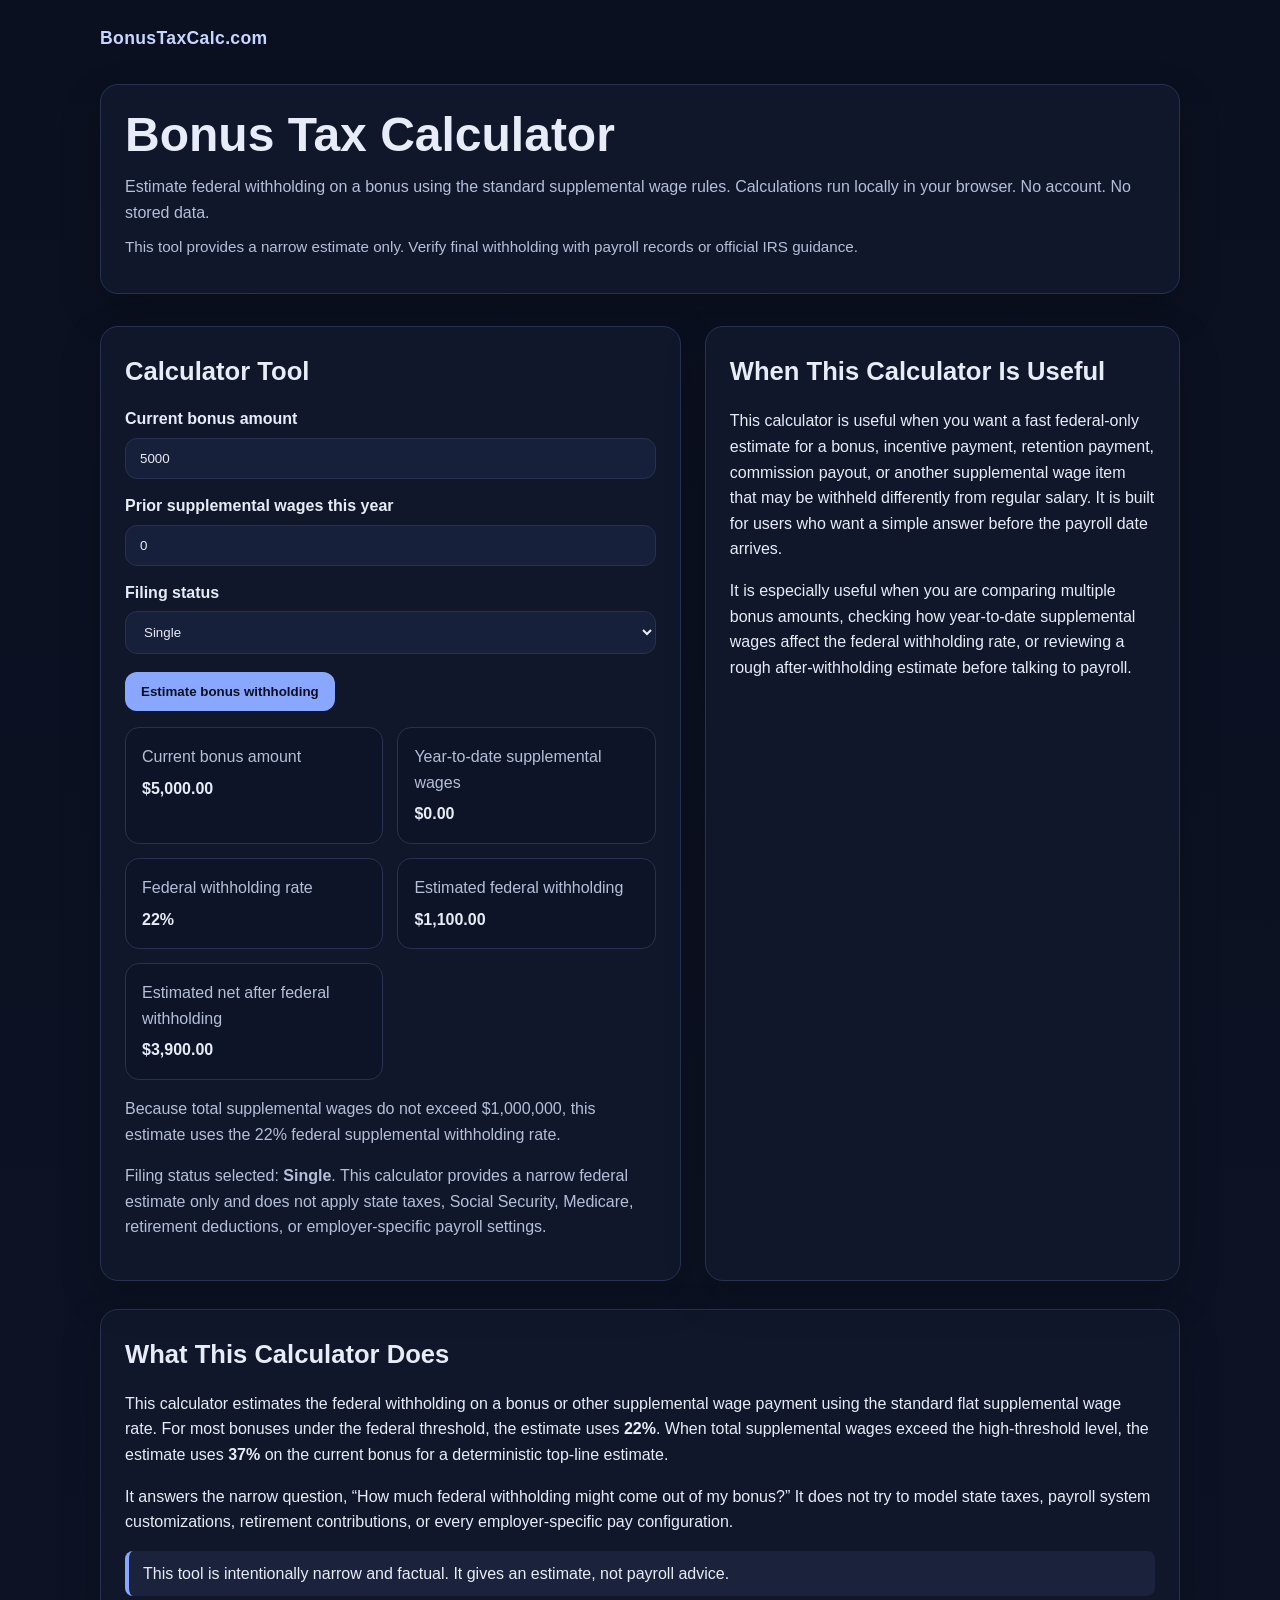
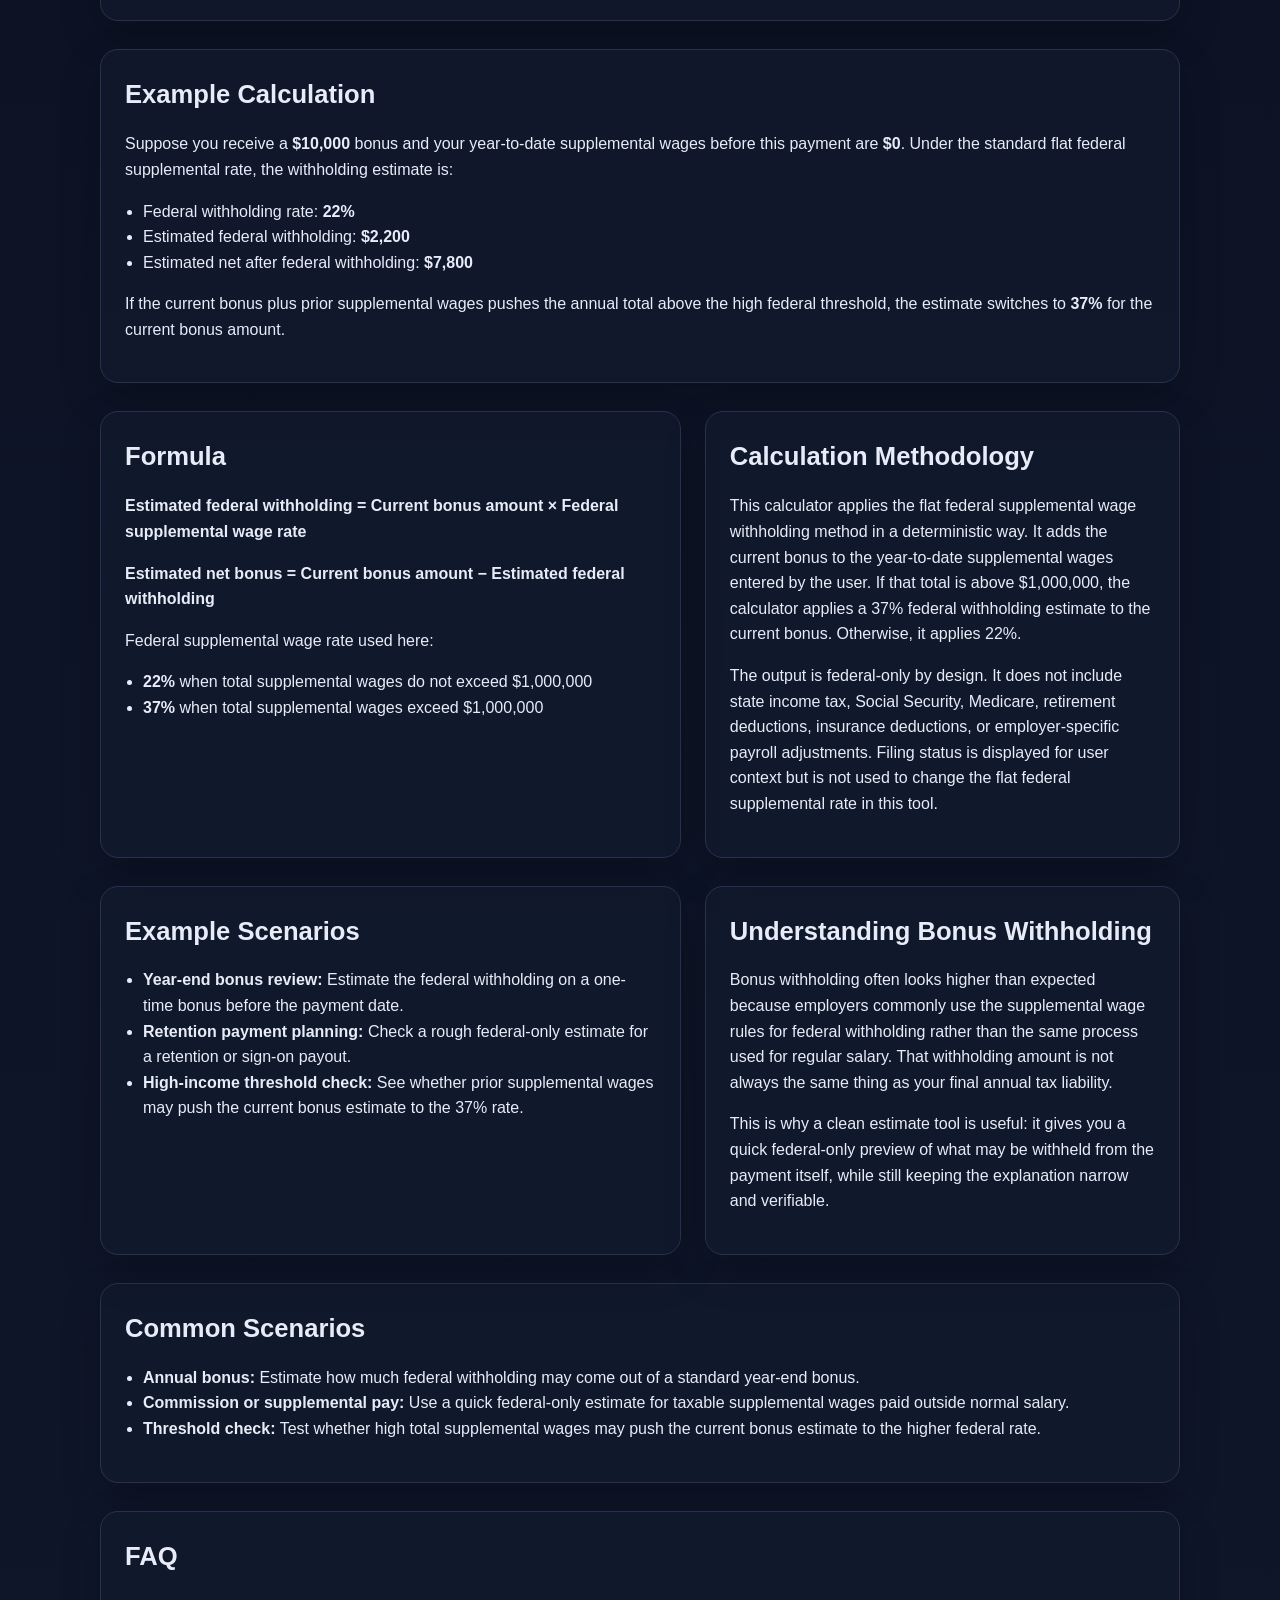
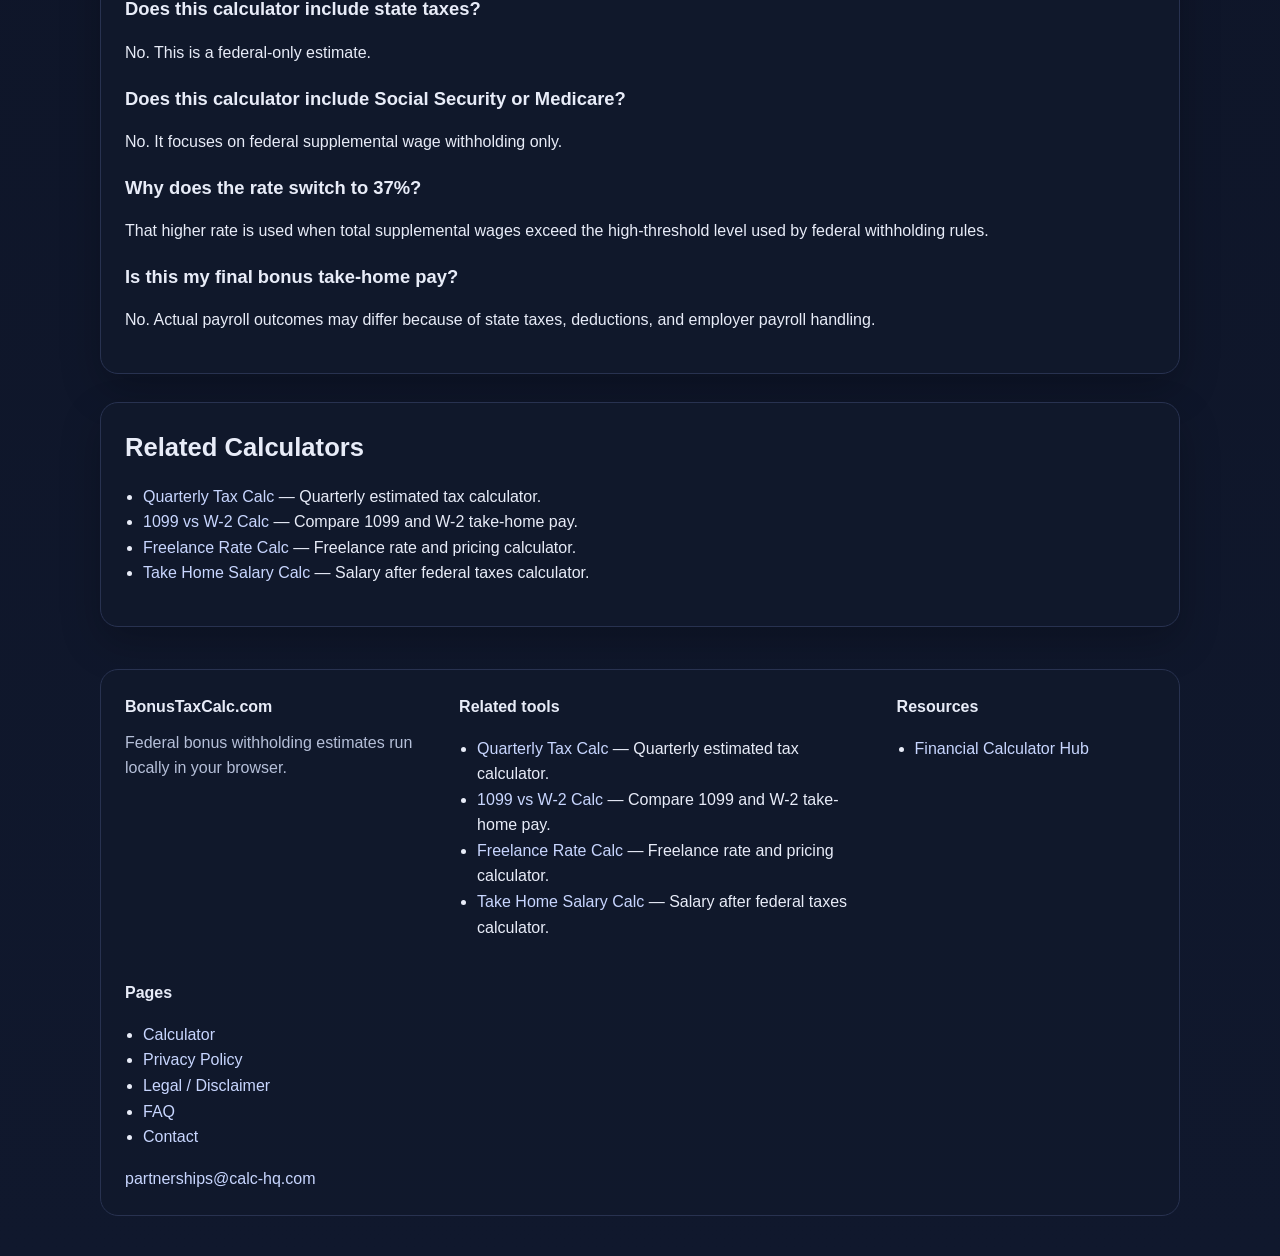
==== index.html @ f3ea2751 "updated" ====
<!doctype html>
<html lang="en">
<head>
  <meta charset="utf-8">
  <meta name="viewport" content="width=device-width, initial-scale=1">
  <title>Bonus Tax Calculator | BonusTaxCalc.com</title>
  <meta name="description" content="Estimate federal bonus withholding using standard supplemental wage rate rules in a deterministic browser-based calculator.">
  <link rel="canonical" href="https://bonustaxcalc.com/">
  <meta name="robots" content="index, follow">
  <meta name="google-adsense-account" content="ca-pub-7744853829365165">
  <meta property="og:title" content="Bonus Tax Calculator | BonusTaxCalc.com">
  <meta property="og:description" content="Estimate federal bonus withholding using standard supplemental wage rate rules in a deterministic browser-based calculator.">
  <meta property="og:type" content="website">
  <meta property="og:url" content="https://bonustaxcalc.com/">
  <meta name="twitter:card" content="summary_large_image">
  <link rel="icon" type="image/svg+xml" href="/assets/favicon.svg">
  <script async src="https://pagead2.googlesyndication.com/pagead/js/adsbygoogle.js?client=ca-pub-7744853829365165" crossorigin="anonymous"></script>
  <link rel="stylesheet" href="/styles.css">
  <script type="application/ld+json">{"@context":"https://schema.org","@type":"WebApplication","name":"Bonus Tax Calculator","applicationCategory":"FinanceApplication","operatingSystem":"Any","url":"https://bonustaxcalc.com/","description":"Estimate federal bonus withholding using standard supplemental wage rate rules in a deterministic browser-based calculator.","offers":{"@type":"Offer","price":"0","priceCurrency":"USD"}}</script>
  <script src="/network.js" defer></script>
  <script src="/site.js" defer></script>
</head>
<body data-site-name="BonusTaxCalc.com">
  <header class="site-header container">
    <div class="brand"><a href="/">BonusTaxCalc.com</a></div>
  </header>

  <main>
    <section class="hero container">
      <div class="hero-card">
        <h1>Bonus Tax Calculator</h1>
        <p>Estimate federal withholding on a bonus using the standard supplemental wage rules. Calculations run locally in your browser. No account. No stored data.</p>
        <p class="small">This tool provides a narrow estimate only. Verify final withholding with payroll records or official IRS guidance.</p>
      </div>
    </section>

    <section class="container section">
      <div class="grid">
        <div class="panel">
          <h2>Calculator Tool</h2>
          <form id="bonusTaxForm" class="calc-form">
            <label for="bonusAmount">Current bonus amount</label>
            <input id="bonusAmount" name="bonusAmount" type="number" min="0" step="0.01" value="5000">

            <label for="yearToDateSupplemental">Prior supplemental wages this year</label>
            <input id="yearToDateSupplemental" name="yearToDateSupplemental" type="number" min="0" step="0.01" value="0">

            <label for="filingStatus">Filing status</label>
            <select id="filingStatus" name="filingStatus">
              <option value="Single">Single</option>
              <option value="Married filing jointly">Married filing jointly</option>
              <option value="Head of household">Head of household</option>
            </select>

            <button class="button" type="submit">Estimate bonus withholding</button>
          </form>
          <div id="results" aria-live="polite"></div>
        </div>

        <div class="panel">
          <h2>When This Calculator Is Useful</h2>
          <p>This calculator is useful when you want a fast federal-only estimate for a bonus, incentive payment, retention payment, commission payout, or another supplemental wage item that may be withheld differently from regular salary. It is built for users who want a simple answer before the payroll date arrives.</p>
          <p>It is especially useful when you are comparing multiple bonus amounts, checking how year-to-date supplemental wages affect the federal withholding rate, or reviewing a rough after-withholding estimate before talking to payroll.</p>
        </div>
      </div>
    </section>

    <section class="container section">
      <div class="panel">
        <h2>What This Calculator Does</h2>
        <p>This calculator estimates the federal withholding on a bonus or other supplemental wage payment using the standard flat supplemental wage rate. For most bonuses under the federal threshold, the estimate uses <strong>22%</strong>. When total supplemental wages exceed the high-threshold level, the estimate uses <strong>37%</strong> on the current bonus for a deterministic top-line estimate.</p>
        <p>It answers the narrow question, “How much federal withholding might come out of my bonus?” It does not try to model state taxes, payroll system customizations, retirement contributions, or every employer-specific pay configuration.</p>
        <div class="callout">This tool is intentionally narrow and factual. It gives an estimate, not payroll advice.</div>
      </div>
    </section>

    <section class="container section">
      <div class="panel">
        <h2>Example Calculation</h2>
        <p>Suppose you receive a <strong>$10,000</strong> bonus and your year-to-date supplemental wages before this payment are <strong>$0</strong>. Under the standard flat federal supplemental rate, the withholding estimate is:</p>
        <ul class="info-list">
          <li>Federal withholding rate: <strong>22%</strong></li>
          <li>Estimated federal withholding: <strong>$2,200</strong></li>
          <li>Estimated net after federal withholding: <strong>$7,800</strong></li>
        </ul>
        <p>If the current bonus plus prior supplemental wages pushes the annual total above the high federal threshold, the estimate switches to <strong>37%</strong> for the current bonus amount.</p>
      </div>
    </section>

    <section class="container section">
      <div class="grid">
        <div class="panel">
          <h2>Formula</h2>
          <p><strong>Estimated federal withholding = Current bonus amount × Federal supplemental wage rate</strong></p>
          <p><strong>Estimated net bonus = Current bonus amount − Estimated federal withholding</strong></p>
          <p>Federal supplemental wage rate used here:</p>
          <ul class="info-list">
            <li><strong>22%</strong> when total supplemental wages do not exceed $1,000,000</li>
            <li><strong>37%</strong> when total supplemental wages exceed $1,000,000</li>
          </ul>
        </div>
        <div class="panel">
          <h2>Calculation Methodology</h2>
          <p>This calculator applies the flat federal supplemental wage withholding method in a deterministic way. It adds the current bonus to the year-to-date supplemental wages entered by the user. If that total is above $1,000,000, the calculator applies a 37% federal withholding estimate to the current bonus. Otherwise, it applies 22%.</p>
          <p>The output is federal-only by design. It does not include state income tax, Social Security, Medicare, retirement deductions, insurance deductions, or employer-specific payroll adjustments. Filing status is displayed for user context but is not used to change the flat federal supplemental rate in this tool.</p>
        </div>
      </div>
    </section>

    <section class="container section">
      <div class="grid">
        <div class="panel">
          <h2>Example Scenarios</h2>
          <ul class="info-list">
            <li><strong>Year-end bonus review:</strong> Estimate the federal withholding on a one-time bonus before the payment date.</li>
            <li><strong>Retention payment planning:</strong> Check a rough federal-only estimate for a retention or sign-on payout.</li>
            <li><strong>High-income threshold check:</strong> See whether prior supplemental wages may push the current bonus estimate to the 37% rate.</li>
          </ul>
        </div>
        <div class="panel">
          <h2>Understanding Bonus Withholding</h2>
          <p>Bonus withholding often looks higher than expected because employers commonly use the supplemental wage rules for federal withholding rather than the same process used for regular salary. That withholding amount is not always the same thing as your final annual tax liability.</p>
          <p>This is why a clean estimate tool is useful: it gives you a quick federal-only preview of what may be withheld from the payment itself, while still keeping the explanation narrow and verifiable.</p>
        </div>
      </div>
    </section>

    <section class="container section">
      <div class="panel">
        <h2>Common Scenarios</h2>
        <ul class="info-list">
          <li><strong>Annual bonus:</strong> Estimate how much federal withholding may come out of a standard year-end bonus.</li>
          <li><strong>Commission or supplemental pay:</strong> Use a quick federal-only estimate for taxable supplemental wages paid outside normal salary.</li>
          <li><strong>Threshold check:</strong> Test whether high total supplemental wages may push the current bonus estimate to the higher federal rate.</li>
        </ul>
      </div>
    </section>

    <section class="container section">
      <div class="panel">
        <h2>FAQ</h2>
        <h3>Does this calculator include state taxes?</h3>
        <p>No. This is a federal-only estimate.</p>
        <h3>Does this calculator include Social Security or Medicare?</h3>
        <p>No. It focuses on federal supplemental wage withholding only.</p>
        <h3>Why does the rate switch to 37%?</h3>
        <p>That higher rate is used when total supplemental wages exceed the high-threshold level used by federal withholding rules.</p>
        <h3>Is this my final bonus take-home pay?</h3>
        <p>No. Actual payroll outcomes may differ because of state taxes, deductions, and employer payroll handling.</p>
      </div>
    </section>

    <section class="container section">
      <div class="panel">
        <h2>Related Calculators</h2>
        <div data-related-calculators></div>
      </div>
    </section>
  </main>

  <footer class="site-footer container" data-footer></footer>
</body>
</html>
---- styles.css ----
:root {
  --bg: #0b1020;
  --panel: #11182c;
  --panel-2: #16203a;
  --text: #e8ecf8;
  --muted: #b5bfd8;
  --border: #283250;
  --accent: #89a7ff;
  --accent-2: #c8d6ff;
  --max: 1080px;
}
* { box-sizing: border-box; }
body {
  margin: 0;
  font-family: Inter, Arial, sans-serif;
  background: linear-gradient(180deg, #0b1020 0%, #10182d 100%);
  color: var(--text);
  line-height: 1.6;
}
a { color: var(--accent-2); text-decoration: none; }
a:hover { text-decoration: underline; }
.container { width: min(var(--max), calc(100% - 32px)); margin: 0 auto; }
.site-header { padding: 24px 0 8px; }
.brand { font-size: 1.1rem; font-weight: 800; letter-spacing: 0.02em; }
.hero { padding: 24px 0 18px; }
.hero-card, .panel {
  background: rgba(17, 24, 44, 0.92);
  border: 1px solid var(--border);
  border-radius: 18px;
  padding: 24px;
  box-shadow: 0 16px 40px rgba(0,0,0,0.22);
}
.hero h1 { font-size: clamp(2rem, 4vw, 3rem); line-height: 1.1; margin: 0 0 12px; }
.hero p { margin: 0 0 10px; color: var(--muted); }
.grid { display: grid; grid-template-columns: 1.1fr 0.9fr; gap: 24px; }
.section { padding: 14px 0; }
.section h2 { font-size: 1.6rem; margin: 0 0 14px; }
.section h3 { font-size: 1.15rem; margin: 18px 0 8px; }
.card-list, .info-list, .related-list, .footer-links { padding-left: 18px; }
.calc-form label { display: block; font-weight: 700; margin: 14px 0 6px; }
.calc-form input, .calc-form select {
  width: 100%;
  padding: 12px 14px;
  border-radius: 12px;
  border: 1px solid var(--border);
  background: var(--panel-2);
  color: var(--text);
}
.button {
  margin-top: 18px;
  background: var(--accent);
  color: #0b1020;
  border: 0;
  border-radius: 12px;
  padding: 12px 16px;
  font-weight: 800;
  cursor: pointer;
}
.result-grid {
  display: grid;
  grid-template-columns: repeat(2, minmax(0, 1fr));
  gap: 14px;
  margin-top: 16px;
}
.result-card {
  background: #0d1427;
  border: 1px solid var(--border);
  border-radius: 14px;
  padding: 16px;
}
.label { display: block; color: var(--muted); margin-bottom: 6px; }
.result-note { color: var(--muted); }
.callout {
  border-left: 4px solid var(--accent);
  padding: 10px 14px;
  background: rgba(137, 167, 255, 0.08);
  border-radius: 8px;
}
footer.site-footer { padding: 28px 0 40px; }
.footer-inner {
  display: grid;
  grid-template-columns: 1.2fr 1.6fr 1fr;
  gap: 24px;
  background: rgba(17, 24, 44, 0.92);
  border: 1px solid var(--border);
  border-radius: 18px;
  padding: 24px;
}
.footer-title { font-weight: 800; margin: 0 0 10px; }
.footer-copy { color: var(--muted); margin: 8px 0 0; }
.small { font-size: 0.95rem; color: var(--muted); }
.table-wrap { overflow-x: auto; }
table {
  width: 100%; border-collapse: collapse; background: rgba(17, 24, 44, 0.92);
  border: 1px solid var(--border); border-radius: 14px; overflow: hidden;
}
th, td { padding: 12px 14px; border-bottom: 1px solid var(--border); text-align: left; }
@media (max-width: 900px) {
  .grid, .footer-inner, .result-grid { grid-template-columns: 1fr; }
}
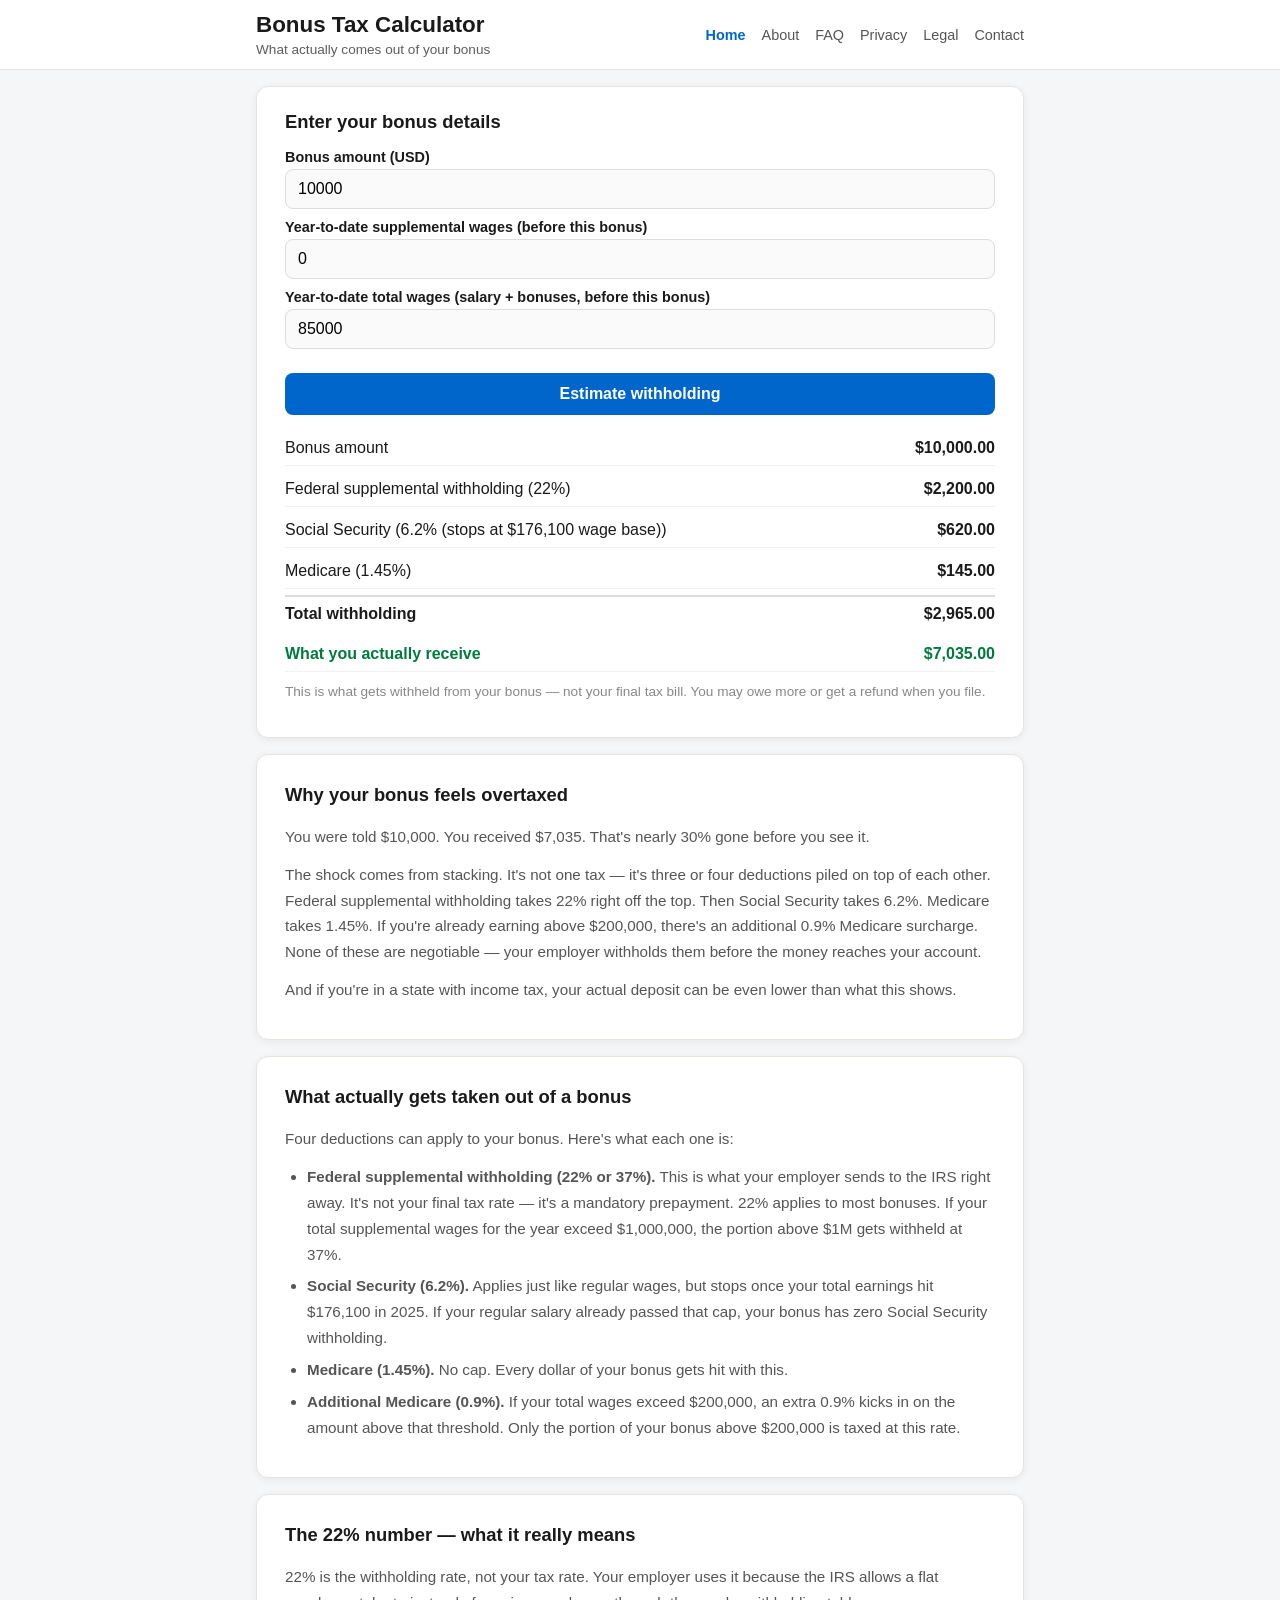
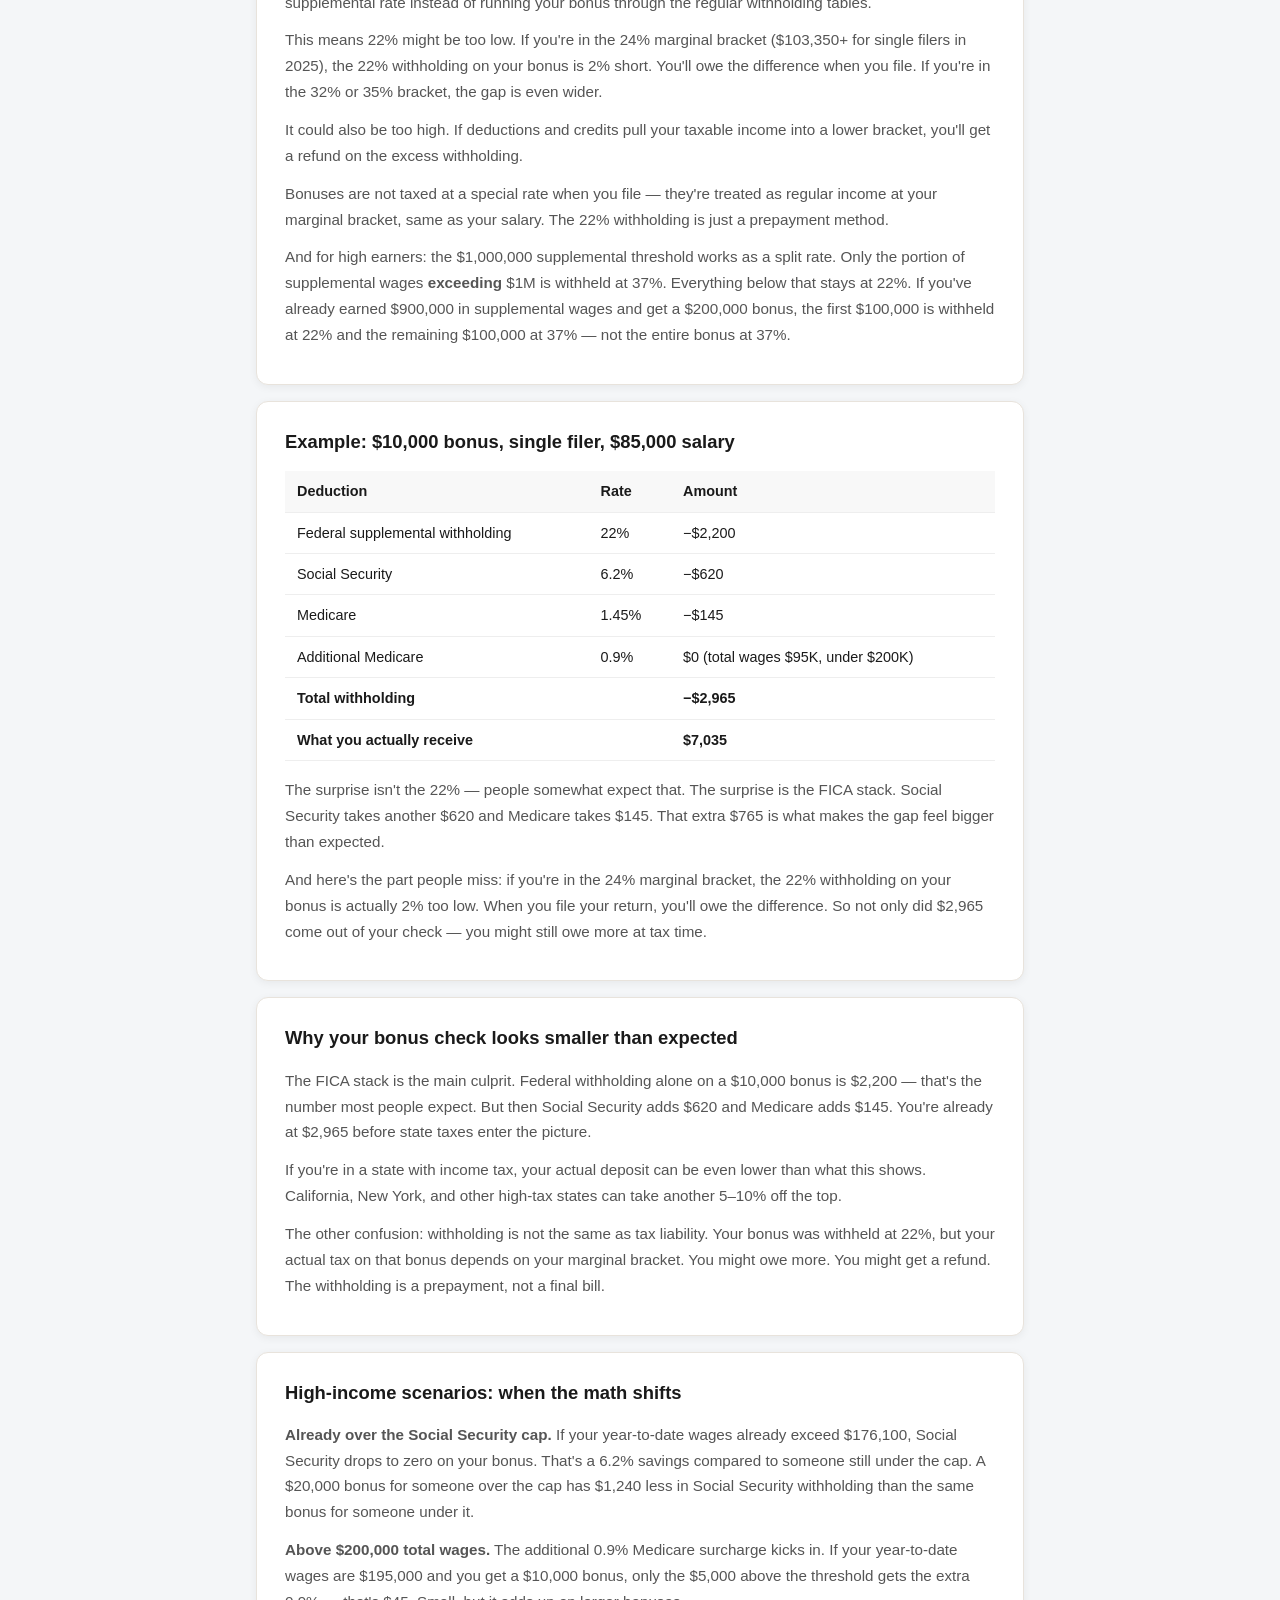
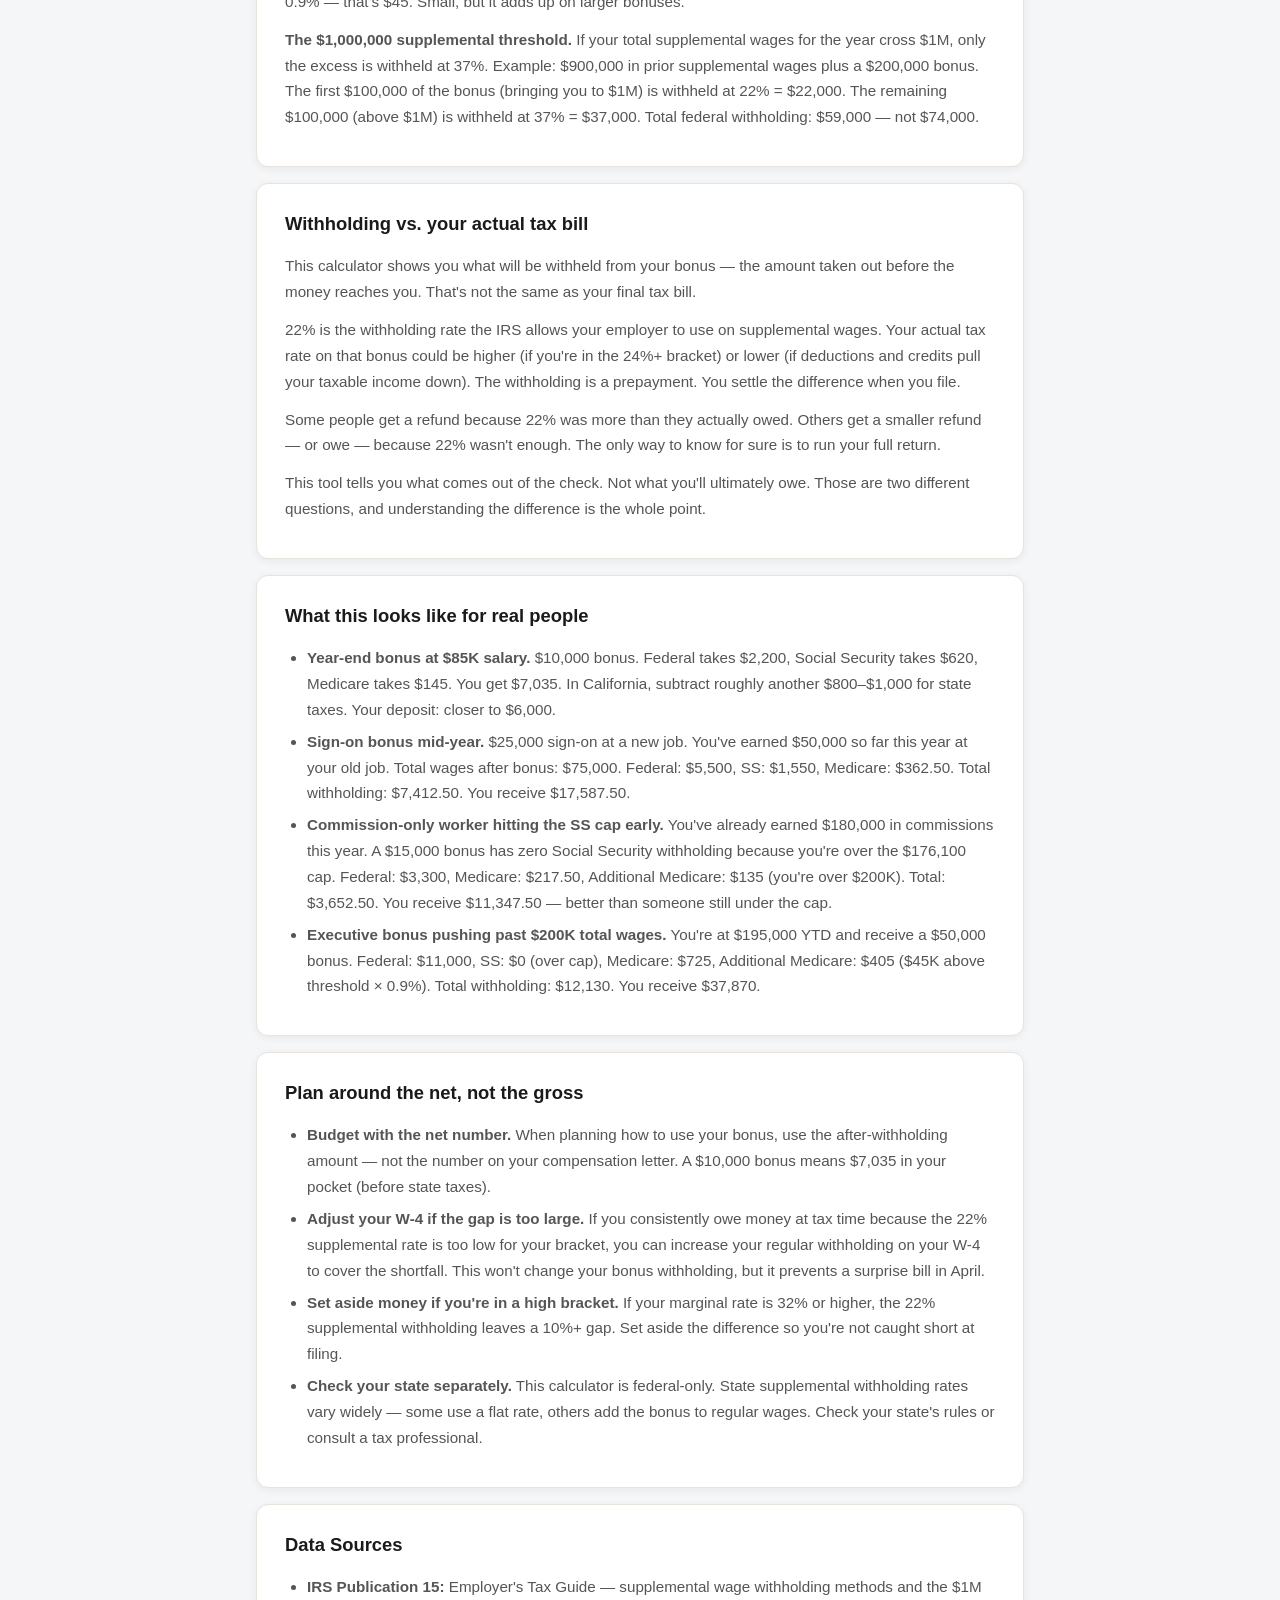
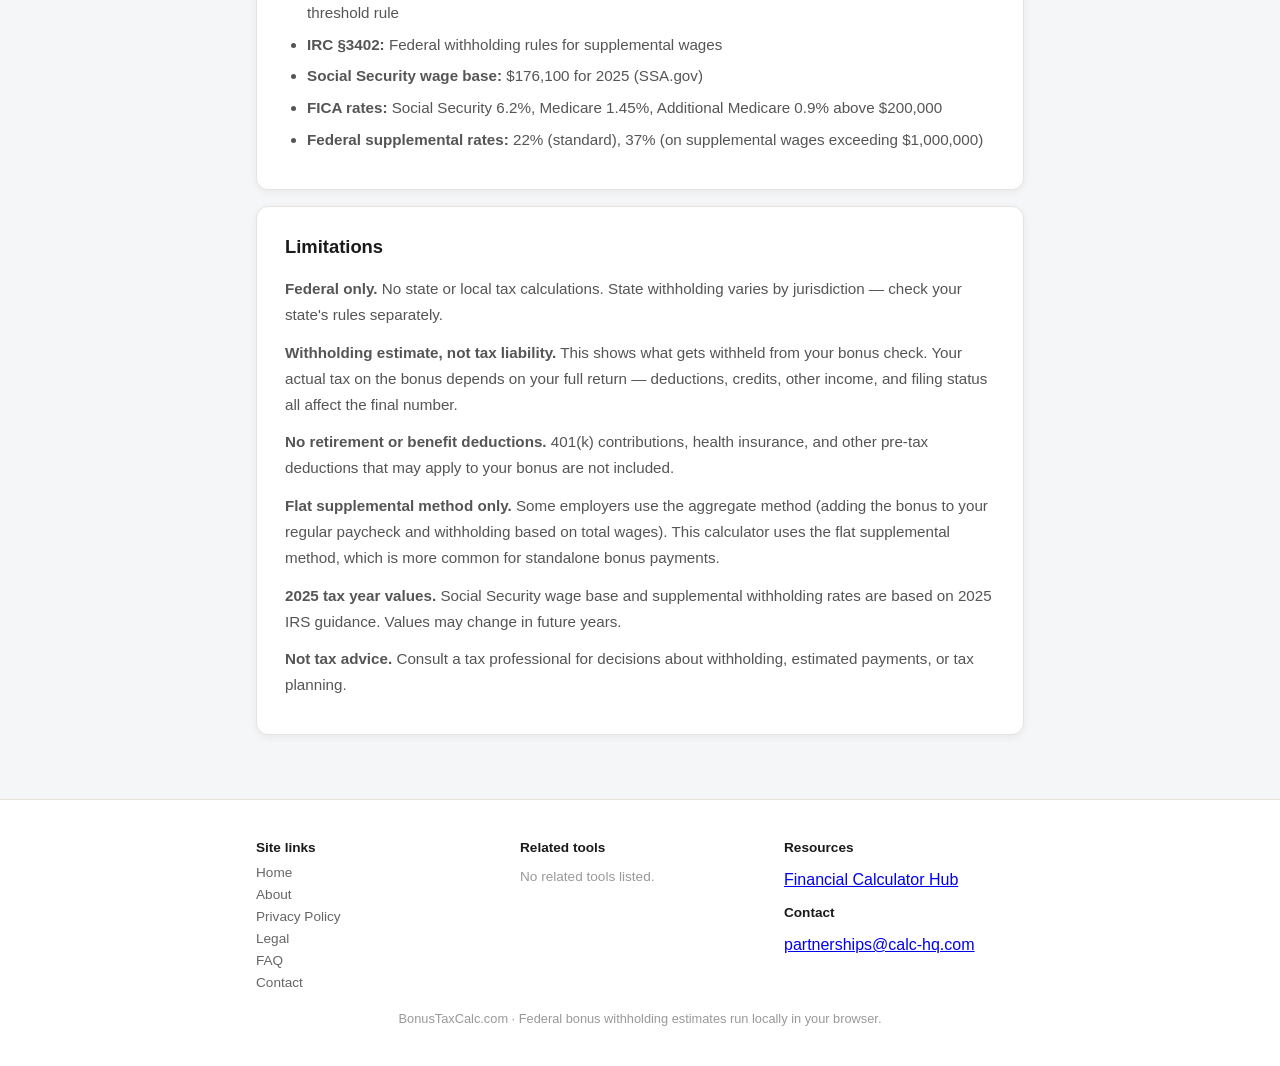
==== commit eff12cf8: "Full rebuild: authority content, FICA logic, cluster-aware network.js, layout repair - Replace netwo" ====
--- a/index.html
+++ b/index.html
@@ -4,160 +4,163 @@
   <meta charset="utf-8">
   <meta name="viewport" content="width=device-width, initial-scale=1">
   <title>Bonus Tax Calculator | BonusTaxCalc.com</title>
-  <meta name="description" content="Estimate federal bonus withholding using standard supplemental wage rate rules in a deterministic browser-based calculator.">
+  <meta name="description" content="Estimate federal withholding on a bonus using supplemental wage rules. Includes Social Security, Medicare, and the $1M split-rate threshold.">
   <link rel="canonical" href="https://bonustaxcalc.com/">
   <meta name="robots" content="index, follow">
   <meta name="google-adsense-account" content="ca-pub-7744853829365165">
+  <meta property="og:type" content="website">
   <meta property="og:title" content="Bonus Tax Calculator | BonusTaxCalc.com">
-  <meta property="og:description" content="Estimate federal bonus withholding using standard supplemental wage rate rules in a deterministic browser-based calculator.">
-  <meta property="og:type" content="website">
+  <meta property="og:description" content="Estimate federal withholding on a bonus using supplemental wage rules. Includes Social Security, Medicare, and split-rate calculation.">
   <meta property="og:url" content="https://bonustaxcalc.com/">
-  <meta name="twitter:card" content="summary_large_image">
+  <meta property="og:site_name" content="BonusTaxCalc.com">
+  <meta name="twitter:card" content="summary">
   <link rel="icon" type="image/svg+xml" href="/assets/favicon.svg">
   <script async src="https://pagead2.googlesyndication.com/pagead/js/adsbygoogle.js?client=ca-pub-7744853829365165" crossorigin="anonymous"></script>
-  <link rel="stylesheet" href="/styles.css">
-  <script type="application/ld+json">{"@context":"https://schema.org","@type":"WebApplication","name":"Bonus Tax Calculator","applicationCategory":"FinanceApplication","operatingSystem":"Any","url":"https://bonustaxcalc.com/","description":"Estimate federal bonus withholding using standard supplemental wage rate rules in a deterministic browser-based calculator.","offers":{"@type":"Offer","price":"0","priceCurrency":"USD"}}</script>
-  <script src="/network.js" defer></script>
-  <script src="/site.js" defer></script>
+  <link rel="stylesheet" href="/styles.css?v=bonus-tax-fix-0502">
+<script type="application/ld+json">{"@context":"https://schema.org","@type":"WebApplication","name":"Bonus Tax Calculator","applicationCategory":"FinanceApplication","operatingSystem":"Any","url":"https://bonustaxcalc.com/","description":"Estimate federal withholding on a bonus using supplemental wage rules. Includes Social Security, Medicare, and the $1M split-rate threshold.","offers":{"@type":"Offer","price":"0","priceCurrency":"USD"}}</script>
 </head>
-<body data-site-name="BonusTaxCalc.com">
-  <header class="site-header container">
-    <div class="brand"><a href="/">BonusTaxCalc.com</a></div>
-  </header>
+<body>
+<header class="site-header">
+  <div class="wrap header-inner">
+    <div class="brand">
+      <h1>Bonus Tax Calculator</h1>
+      <p>What actually comes out of your bonus</p>
+    </div>
+    <div data-site-header-nav></div>
+  </div>
+</header>
+<main class="wrap">
+  <section class="hero">
+    <h2>Enter your bonus details</h2>
+    <div class="form-card">
+      <form id="bonusTaxForm" class="calc-form">
+        <div class="field">
+          <label for="bonusAmount">Bonus amount (USD)</label>
+          <input id="bonusAmount" type="number" min="0" step="0.01" value="10000">
+        </div>
+        <div class="field">
+          <label for="ytdSupplemental">Year-to-date supplemental wages (before this bonus)</label>
+          <input id="ytdSupplemental" type="number" min="0" step="0.01" value="0">
+        </div>
+        <div class="field">
+          <label for="ytdTotalWages">Year-to-date total wages (salary + bonuses, before this bonus)</label>
+          <input id="ytdTotalWages" type="number" min="0" step="0.01" value="85000">
+        </div>
+        <button type="submit" class="btn">Estimate withholding</button>
+      </form>
+    </div>
+    <div id="results" aria-live="polite"></div>
+  </section>
 
-  <main>
-    <section class="hero container">
-      <div class="hero-card">
-        <h1>Bonus Tax Calculator</h1>
-        <p>Estimate federal withholding on a bonus using the standard supplemental wage rules. Calculations run locally in your browser. No account. No stored data.</p>
-        <p class="small">This tool provides a narrow estimate only. Verify final withholding with payroll records or official IRS guidance.</p>
-      </div>
-    </section>
+  <section class="section-card">
+    <h2>Why your bonus feels overtaxed</h2>
+    <p>You were told $10,000. You received $7,035. That's nearly 30% gone before you see it.</p>
+    <p>The shock comes from stacking. It's not one tax — it's three or four deductions piled on top of each other. Federal supplemental withholding takes 22% right off the top. Then Social Security takes 6.2%. Medicare takes 1.45%. If you're already earning above $200,000, there's an additional 0.9% Medicare surcharge. None of these are negotiable — your employer withholds them before the money reaches your account.</p>
+    <p>And if you're in a state with income tax, your actual deposit can be even lower than what this shows.</p>
+  </section>
 
-    <section class="container section">
-      <div class="grid">
-        <div class="panel">
-          <h2>Calculator Tool</h2>
-          <form id="bonusTaxForm" class="calc-form">
-            <label for="bonusAmount">Current bonus amount</label>
-            <input id="bonusAmount" name="bonusAmount" type="number" min="0" step="0.01" value="5000">
+  <section class="section-card">
+    <h2>What actually gets taken out of a bonus</h2>
+    <p>Four deductions can apply to your bonus. Here's what each one is:</p>
+    <ul>
+      <li><strong>Federal supplemental withholding (22% or 37%).</strong> This is what your employer sends to the IRS right away. It's not your final tax rate — it's a mandatory prepayment. 22% applies to most bonuses. If your total supplemental wages for the year exceed $1,000,000, the portion above $1M gets withheld at 37%.</li>
+      <li><strong>Social Security (6.2%).</strong> Applies just like regular wages, but stops once your total earnings hit $176,100 in 2025. If your regular salary already passed that cap, your bonus has zero Social Security withholding.</li>
+      <li><strong>Medicare (1.45%).</strong> No cap. Every dollar of your bonus gets hit with this.</li>
+      <li><strong>Additional Medicare (0.9%).</strong> If your total wages exceed $200,000, an extra 0.9% kicks in on the amount above that threshold. Only the portion of your bonus above $200,000 is taxed at this rate.</li>
+    </ul>
+  </section>
 
-            <label for="yearToDateSupplemental">Prior supplemental wages this year</label>
-            <input id="yearToDateSupplemental" name="yearToDateSupplemental" type="number" min="0" step="0.01" value="0">
+  <section class="section-card">
+    <h2>The 22% number — what it really means</h2>
+    <p>22% is the withholding rate, not your tax rate. Your employer uses it because the IRS allows a flat supplemental rate instead of running your bonus through the regular withholding tables.</p>
+    <p>This means 22% might be too low. If you're in the 24% marginal bracket ($103,350+ for single filers in 2025), the 22% withholding on your bonus is 2% short. You'll owe the difference when you file. If you're in the 32% or 35% bracket, the gap is even wider.</p>
+    <p>It could also be too high. If deductions and credits pull your taxable income into a lower bracket, you'll get a refund on the excess withholding.</p>
+    <p>Bonuses are not taxed at a special rate when you file — they're treated as regular income at your marginal bracket, same as your salary. The 22% withholding is just a prepayment method.</p>
+    <p>And for high earners: the $1,000,000 supplemental threshold works as a split rate. Only the portion of supplemental wages <strong>exceeding</strong> $1M is withheld at 37%. Everything below that stays at 22%. If you've already earned $900,000 in supplemental wages and get a $200,000 bonus, the first $100,000 is withheld at 22% and the remaining $100,000 at 37% — not the entire bonus at 37%.</p>
+  </section>
 
-            <label for="filingStatus">Filing status</label>
-            <select id="filingStatus" name="filingStatus">
-              <option value="Single">Single</option>
-              <option value="Married filing jointly">Married filing jointly</option>
-              <option value="Head of household">Head of household</option>
-            </select>
+  <section class="section-card">
+    <h2>Example: $10,000 bonus, single filer, $85,000 salary</h2>
+    <table class="example-table">
+      <tr><th>Deduction</th><th>Rate</th><th>Amount</th></tr>
+      <tr><td>Federal supplemental withholding</td><td>22%</td><td>−$2,200</td></tr>
+      <tr><td>Social Security</td><td>6.2%</td><td>−$620</td></tr>
+      <tr><td>Medicare</td><td>1.45%</td><td>−$145</td></tr>
+      <tr><td>Additional Medicare</td><td>0.9%</td><td>$0 (total wages $95K, under $200K)</td></tr>
+      <tr><td><strong>Total withholding</strong></td><td></td><td><strong>−$2,965</strong></td></tr>
+      <tr><td><strong>What you actually receive</strong></td><td></td><td><strong>$7,035</strong></td></tr>
+    </table>
+    <p>The surprise isn't the 22% — people somewhat expect that. The surprise is the FICA stack. Social Security takes another $620 and Medicare takes $145. That extra $765 is what makes the gap feel bigger than expected.</p>
+    <p>And here's the part people miss: if you're in the 24% marginal bracket, the 22% withholding on your bonus is actually 2% too low. When you file your return, you'll owe the difference. So not only did $2,965 come out of your check — you might still owe more at tax time.</p>
+  </section>
 
-            <button class="button" type="submit">Estimate bonus withholding</button>
-          </form>
-          <div id="results" aria-live="polite"></div>
-        </div>
+  <section class="section-card">
+    <h2>Why your bonus check looks smaller than expected</h2>
+    <p>The FICA stack is the main culprit. Federal withholding alone on a $10,000 bonus is $2,200 — that's the number most people expect. But then Social Security adds $620 and Medicare adds $145. You're already at $2,965 before state taxes enter the picture.</p>
+    <p>If you're in a state with income tax, your actual deposit can be even lower than what this shows. California, New York, and other high-tax states can take another 5–10% off the top.</p>
+    <p>The other confusion: withholding is not the same as tax liability. Your bonus was withheld at 22%, but your actual tax on that bonus depends on your marginal bracket. You might owe more. You might get a refund. The withholding is a prepayment, not a final bill.</p>
+  </section>
 
-        <div class="panel">
-          <h2>When This Calculator Is Useful</h2>
-          <p>This calculator is useful when you want a fast federal-only estimate for a bonus, incentive payment, retention payment, commission payout, or another supplemental wage item that may be withheld differently from regular salary. It is built for users who want a simple answer before the payroll date arrives.</p>
-          <p>It is especially useful when you are comparing multiple bonus amounts, checking how year-to-date supplemental wages affect the federal withholding rate, or reviewing a rough after-withholding estimate before talking to payroll.</p>
-        </div>
-      </div>
-    </section>
+  <section class="section-card">
+    <h2>High-income scenarios: when the math shifts</h2>
+    <p><strong>Already over the Social Security cap.</strong> If your year-to-date wages already exceed $176,100, Social Security drops to zero on your bonus. That's a 6.2% savings compared to someone still under the cap. A $20,000 bonus for someone over the cap has $1,240 less in Social Security withholding than the same bonus for someone under it.</p>
+    <p><strong>Above $200,000 total wages.</strong> The additional 0.9% Medicare surcharge kicks in. If your year-to-date wages are $195,000 and you get a $10,000 bonus, only the $5,000 above the threshold gets the extra 0.9% — that's $45. Small, but it adds up on larger bonuses.</p>
+    <p><strong>The $1,000,000 supplemental threshold.</strong> If your total supplemental wages for the year cross $1M, only the excess is withheld at 37%. Example: $900,000 in prior supplemental wages plus a $200,000 bonus. The first $100,000 of the bonus (bringing you to $1M) is withheld at 22% = $22,000. The remaining $100,000 (above $1M) is withheld at 37% = $37,000. Total federal withholding: $59,000 — not $74,000.</p>
+  </section>
 
-    <section class="container section">
-      <div class="panel">
-        <h2>What This Calculator Does</h2>
-        <p>This calculator estimates the federal withholding on a bonus or other supplemental wage payment using the standard flat supplemental wage rate. For most bonuses under the federal threshold, the estimate uses <strong>22%</strong>. When total supplemental wages exceed the high-threshold level, the estimate uses <strong>37%</strong> on the current bonus for a deterministic top-line estimate.</p>
-        <p>It answers the narrow question, “How much federal withholding might come out of my bonus?” It does not try to model state taxes, payroll system customizations, retirement contributions, or every employer-specific pay configuration.</p>
-        <div class="callout">This tool is intentionally narrow and factual. It gives an estimate, not payroll advice.</div>
-      </div>
-    </section>
+  <section class="section-card">
+    <h2>Withholding vs. your actual tax bill</h2>
+    <p>This calculator shows you what will be withheld from your bonus — the amount taken out before the money reaches you. That's not the same as your final tax bill.</p>
+    <p>22% is the withholding rate the IRS allows your employer to use on supplemental wages. Your actual tax rate on that bonus could be higher (if you're in the 24%+ bracket) or lower (if deductions and credits pull your taxable income down). The withholding is a prepayment. You settle the difference when you file.</p>
+    <p>Some people get a refund because 22% was more than they actually owed. Others get a smaller refund — or owe — because 22% wasn't enough. The only way to know for sure is to run your full return.</p>
+    <p>This tool tells you what comes out of the check. Not what you'll ultimately owe. Those are two different questions, and understanding the difference is the whole point.</p>
+  </section>
 
-    <section class="container section">
-      <div class="panel">
-        <h2>Example Calculation</h2>
-        <p>Suppose you receive a <strong>$10,000</strong> bonus and your year-to-date supplemental wages before this payment are <strong>$0</strong>. Under the standard flat federal supplemental rate, the withholding estimate is:</p>
-        <ul class="info-list">
-          <li>Federal withholding rate: <strong>22%</strong></li>
-          <li>Estimated federal withholding: <strong>$2,200</strong></li>
-          <li>Estimated net after federal withholding: <strong>$7,800</strong></li>
-        </ul>
-        <p>If the current bonus plus prior supplemental wages pushes the annual total above the high federal threshold, the estimate switches to <strong>37%</strong> for the current bonus amount.</p>
-      </div>
-    </section>
+  <section class="section-card">
+    <h2>What this looks like for real people</h2>
+    <ul>
+      <li><strong>Year-end bonus at $85K salary.</strong> $10,000 bonus. Federal takes $2,200, Social Security takes $620, Medicare takes $145. You get $7,035. In California, subtract roughly another $800–$1,000 for state taxes. Your deposit: closer to $6,000.</li>
+      <li><strong>Sign-on bonus mid-year.</strong> $25,000 sign-on at a new job. You've earned $50,000 so far this year at your old job. Total wages after bonus: $75,000. Federal: $5,500, SS: $1,550, Medicare: $362.50. Total withholding: $7,412.50. You receive $17,587.50.</li>
+      <li><strong>Commission-only worker hitting the SS cap early.</strong> You've already earned $180,000 in commissions this year. A $15,000 bonus has zero Social Security withholding because you're over the $176,100 cap. Federal: $3,300, Medicare: $217.50, Additional Medicare: $135 (you're over $200K). Total: $3,652.50. You receive $11,347.50 — better than someone still under the cap.</li>
+      <li><strong>Executive bonus pushing past $200K total wages.</strong> You're at $195,000 YTD and receive a $50,000 bonus. Federal: $11,000, SS: $0 (over cap), Medicare: $725, Additional Medicare: $405 ($45K above threshold × 0.9%). Total withholding: $12,130. You receive $37,870.</li>
+    </ul>
+  </section>
 
-    <section class="container section">
-      <div class="grid">
-        <div class="panel">
-          <h2>Formula</h2>
-          <p><strong>Estimated federal withholding = Current bonus amount × Federal supplemental wage rate</strong></p>
-          <p><strong>Estimated net bonus = Current bonus amount − Estimated federal withholding</strong></p>
-          <p>Federal supplemental wage rate used here:</p>
-          <ul class="info-list">
-            <li><strong>22%</strong> when total supplemental wages do not exceed $1,000,000</li>
-            <li><strong>37%</strong> when total supplemental wages exceed $1,000,000</li>
-          </ul>
-        </div>
-        <div class="panel">
-          <h2>Calculation Methodology</h2>
-          <p>This calculator applies the flat federal supplemental wage withholding method in a deterministic way. It adds the current bonus to the year-to-date supplemental wages entered by the user. If that total is above $1,000,000, the calculator applies a 37% federal withholding estimate to the current bonus. Otherwise, it applies 22%.</p>
-          <p>The output is federal-only by design. It does not include state income tax, Social Security, Medicare, retirement deductions, insurance deductions, or employer-specific payroll adjustments. Filing status is displayed for user context but is not used to change the flat federal supplemental rate in this tool.</p>
-        </div>
-      </div>
-    </section>
+  <section class="section-card">
+    <h2>Plan around the net, not the gross</h2>
+    <ul>
+      <li><strong>Budget with the net number.</strong> When planning how to use your bonus, use the after-withholding amount — not the number on your compensation letter. A $10,000 bonus means $7,035 in your pocket (before state taxes).</li>
+      <li><strong>Adjust your W-4 if the gap is too large.</strong> If you consistently owe money at tax time because the 22% supplemental rate is too low for your bracket, you can increase your regular withholding on your W-4 to cover the shortfall. This won't change your bonus withholding, but it prevents a surprise bill in April.</li>
+      <li><strong>Set aside money if you're in a high bracket.</strong> If your marginal rate is 32% or higher, the 22% supplemental withholding leaves a 10%+ gap. Set aside the difference so you're not caught short at filing.</li>
+      <li><strong>Check your state separately.</strong> This calculator is federal-only. State supplemental withholding rates vary widely — some use a flat rate, others add the bonus to regular wages. Check your state's rules or consult a tax professional.</li>
+    </ul>
+  </section>
 
-    <section class="container section">
-      <div class="grid">
-        <div class="panel">
-          <h2>Example Scenarios</h2>
-          <ul class="info-list">
-            <li><strong>Year-end bonus review:</strong> Estimate the federal withholding on a one-time bonus before the payment date.</li>
-            <li><strong>Retention payment planning:</strong> Check a rough federal-only estimate for a retention or sign-on payout.</li>
-            <li><strong>High-income threshold check:</strong> See whether prior supplemental wages may push the current bonus estimate to the 37% rate.</li>
-          </ul>
-        </div>
-        <div class="panel">
-          <h2>Understanding Bonus Withholding</h2>
-          <p>Bonus withholding often looks higher than expected because employers commonly use the supplemental wage rules for federal withholding rather than the same process used for regular salary. That withholding amount is not always the same thing as your final annual tax liability.</p>
-          <p>This is why a clean estimate tool is useful: it gives you a quick federal-only preview of what may be withheld from the payment itself, while still keeping the explanation narrow and verifiable.</p>
-        </div>
-      </div>
-    </section>
+  <section class="section-card">
+    <h2>Data Sources</h2>
+    <ul>
+      <li><strong>IRS Publication 15:</strong> Employer's Tax Guide — supplemental wage withholding methods and the $1M threshold rule</li>
+      <li><strong>IRC §3402:</strong> Federal withholding rules for supplemental wages</li>
+      <li><strong>Social Security wage base:</strong> $176,100 for 2025 (SSA.gov)</li>
+      <li><strong>FICA rates:</strong> Social Security 6.2%, Medicare 1.45%, Additional Medicare 0.9% above $200,000</li>
+      <li><strong>Federal supplemental rates:</strong> 22% (standard), 37% (on supplemental wages exceeding $1,000,000)</li>
+    </ul>
+  </section>
 
-    <section class="container section">
-      <div class="panel">
-        <h2>Common Scenarios</h2>
-        <ul class="info-list">
-          <li><strong>Annual bonus:</strong> Estimate how much federal withholding may come out of a standard year-end bonus.</li>
-          <li><strong>Commission or supplemental pay:</strong> Use a quick federal-only estimate for taxable supplemental wages paid outside normal salary.</li>
-          <li><strong>Threshold check:</strong> Test whether high total supplemental wages may push the current bonus estimate to the higher federal rate.</li>
-        </ul>
-      </div>
-    </section>
-
-    <section class="container section">
-      <div class="panel">
-        <h2>FAQ</h2>
-        <h3>Does this calculator include state taxes?</h3>
-        <p>No. This is a federal-only estimate.</p>
-        <h3>Does this calculator include Social Security or Medicare?</h3>
-        <p>No. It focuses on federal supplemental wage withholding only.</p>
-        <h3>Why does the rate switch to 37%?</h3>
-        <p>That higher rate is used when total supplemental wages exceed the high-threshold level used by federal withholding rules.</p>
-        <h3>Is this my final bonus take-home pay?</h3>
-        <p>No. Actual payroll outcomes may differ because of state taxes, deductions, and employer payroll handling.</p>
-      </div>
-    </section>
-
-    <section class="container section">
-      <div class="panel">
-        <h2>Related Calculators</h2>
-        <div data-related-calculators></div>
-      </div>
-    </section>
-  </main>
-
-  <footer class="site-footer container" data-footer></footer>
+  <section class="section-card">
+    <h2>Limitations</h2>
+    <p><strong>Federal only.</strong> No state or local tax calculations. State withholding varies by jurisdiction — check your state's rules separately.</p>
+    <p><strong>Withholding estimate, not tax liability.</strong> This shows what gets withheld from your bonus check. Your actual tax on the bonus depends on your full return — deductions, credits, other income, and filing status all affect the final number.</p>
+    <p><strong>No retirement or benefit deductions.</strong> 401(k) contributions, health insurance, and other pre-tax deductions that may apply to your bonus are not included.</p>
+    <p><strong>Flat supplemental method only.</strong> Some employers use the aggregate method (adding the bonus to your regular paycheck and withholding based on total wages). This calculator uses the flat supplemental method, which is more common for standalone bonus payments.</p>
+    <p><strong>2025 tax year values.</strong> Social Security wage base and supplemental withholding rates are based on 2025 IRS guidance. Values may change in future years.</p>
+    <p><strong>Not tax advice.</strong> Consult a tax professional for decisions about withholding, estimated payments, or tax planning.</p>
+  </section>
+</main>
+<footer class="site-footer">
+  <div class="wrap" id="site-footer"></div>
+</footer>
+<script src="/network.js"></script>
+<script src="/app.js"></script>
 </body>
 </html>
--- a/styles.css
+++ b/styles.css
@@ -1,100 +1,396 @@
-:root {
-  --bg: #0b1020;
-  --panel: #11182c;
-  --panel-2: #16203a;
-  --text: #e8ecf8;
-  --muted: #b5bfd8;
-  --border: #283250;
-  --accent: #89a7ff;
-  --accent-2: #c8d6ff;
-  --max: 1080px;
-}
-* { box-sizing: border-box; }
+/* BonusTaxCalc.com styles — bonus-tax-fix-0502 */
+*,
+*::before,
+*::after {
+    box-sizing: border-box;
+}
+
 body {
-  margin: 0;
-  font-family: Inter, Arial, sans-serif;
-  background: linear-gradient(180deg, #0b1020 0%, #10182d 100%);
-  color: var(--text);
-  line-height: 1.6;
-}
-a { color: var(--accent-2); text-decoration: none; }
-a:hover { text-decoration: underline; }
-.container { width: min(var(--max), calc(100% - 32px)); margin: 0 auto; }
-.site-header { padding: 24px 0 8px; }
-.brand { font-size: 1.1rem; font-weight: 800; letter-spacing: 0.02em; }
-.hero { padding: 24px 0 18px; }
-.hero-card, .panel {
-  background: rgba(17, 24, 44, 0.92);
-  border: 1px solid var(--border);
-  border-radius: 18px;
-  padding: 24px;
-  box-shadow: 0 16px 40px rgba(0,0,0,0.22);
-}
-.hero h1 { font-size: clamp(2rem, 4vw, 3rem); line-height: 1.1; margin: 0 0 12px; }
-.hero p { margin: 0 0 10px; color: var(--muted); }
-.grid { display: grid; grid-template-columns: 1.1fr 0.9fr; gap: 24px; }
-.section { padding: 14px 0; }
-.section h2 { font-size: 1.6rem; margin: 0 0 14px; }
-.section h3 { font-size: 1.15rem; margin: 18px 0 8px; }
-.card-list, .info-list, .related-list, .footer-links { padding-left: 18px; }
-.calc-form label { display: block; font-weight: 700; margin: 14px 0 6px; }
-.calc-form input, .calc-form select {
-  width: 100%;
-  padding: 12px 14px;
-  border-radius: 12px;
-  border: 1px solid var(--border);
-  background: var(--panel-2);
-  color: var(--text);
-}
-.button {
-  margin-top: 18px;
-  background: var(--accent);
-  color: #0b1020;
-  border: 0;
-  border-radius: 12px;
-  padding: 12px 16px;
-  font-weight: 800;
-  cursor: pointer;
-}
+    font-family:
+        -apple-system, BlinkMacSystemFont, "Segoe UI", Roboto, Helvetica, Arial,
+        sans-serif;
+    margin: 0;
+    padding: 0;
+    background: #f4f6f8;
+    color: #1a1a1a;
+    overflow-x: hidden;
+}
+
+.wrap {
+    max-width: 800px;
+    margin: 0 auto;
+    padding: 16px;
+}
+
+/* Site header */
+.site-header {
+    background: #fff;
+    border-bottom: 1px solid #e8e3dc;
+}
+
+.header-inner {
+    display: flex;
+    align-items: center;
+    justify-content: space-between;
+    flex-wrap: wrap;
+    gap: 12px;
+    padding: 12px 16px;
+}
+
+.brand h1 {
+    margin: 0;
+    font-size: 1.4rem;
+}
+.brand p {
+    margin: 4px 0 0;
+    font-size: 0.85rem;
+    opacity: 0.7;
+}
+
+.header-nav {
+    display: flex;
+    gap: 16px;
+    flex-wrap: wrap;
+}
+.header-nav a {
+    text-decoration: none;
+    color: #555;
+    font-size: 0.9rem;
+}
+.header-nav a.active,
+.header-nav a:hover {
+    color: #0066cc;
+    font-weight: 600;
+}
+
+/* Hero / calculator */
+.hero {
+    background: #fff;
+    border-radius: 12px;
+    padding: 24px 28px;
+    box-shadow: 0 2px 8px rgba(0,0,0,0.06);
+    border: 1px solid #e8e3dc;
+    margin-bottom: 16px;
+}
+
+.hero h2 {
+    margin: 0 0 16px;
+    font-size: 1.15rem;
+}
+
+.form-card {
+    margin-bottom: 16px;
+}
+
+.field {
+    margin-bottom: 10px;
+}
+
+label {
+    font-weight: 600;
+    display: block;
+    font-size: 0.9rem;
+    margin-bottom: 4px;
+}
+
+input[type="text"],
+input[type="number"],
+select {
+    width: 100%;
+    padding: 10px 12px;
+    font-size: 1rem;
+    border: 1px solid #ddd;
+    border-radius: 8px;
+    background: #fafafa;
+}
+
+.btn {
+    display: inline-block;
+    margin-top: 14px;
+    padding: 12px 24px;
+    border: none;
+    border-radius: 8px;
+    font-size: 1rem;
+    font-weight: 700;
+    cursor: pointer;
+    background: #0066cc;
+    color: #fff;
+    width: 100%;
+}
+
+.btn:hover {
+    background: #0052a3;
+}
+
+/* Results */
 .result-grid {
-  display: grid;
-  grid-template-columns: repeat(2, minmax(0, 1fr));
-  gap: 14px;
-  margin-top: 16px;
-}
-.result-card {
-  background: #0d1427;
-  border: 1px solid var(--border);
-  border-radius: 14px;
-  padding: 16px;
-}
-.label { display: block; color: var(--muted); margin-bottom: 6px; }
-.result-note { color: var(--muted); }
-.callout {
-  border-left: 4px solid var(--accent);
-  padding: 10px 14px;
-  background: rgba(137, 167, 255, 0.08);
-  border-radius: 8px;
-}
-footer.site-footer { padding: 28px 0 40px; }
-.footer-inner {
-  display: grid;
-  grid-template-columns: 1.2fr 1.6fr 1fr;
-  gap: 24px;
-  background: rgba(17, 24, 44, 0.92);
-  border: 1px solid var(--border);
-  border-radius: 18px;
-  padding: 24px;
-}
-.footer-title { font-weight: 800; margin: 0 0 10px; }
-.footer-copy { color: var(--muted); margin: 8px 0 0; }
-.small { font-size: 0.95rem; color: var(--muted); }
-.table-wrap { overflow-x: auto; }
-table {
-  width: 100%; border-collapse: collapse; background: rgba(17, 24, 44, 0.92);
-  border: 1px solid var(--border); border-radius: 14px; overflow: hidden;
-}
-th, td { padding: 12px 14px; border-bottom: 1px solid var(--border); text-align: left; }
-@media (max-width: 900px) {
-  .grid, .footer-inner, .result-grid { grid-template-columns: 1fr; }
-}
+    display: flex;
+    flex-direction: column;
+    gap: 6px;
+    margin-top: 16px;
+}
+
+.result-row {
+    display: flex;
+    justify-content: space-between;
+    padding: 8px 0;
+    border-bottom: 1px solid #f0f0f0;
+}
+
+.result-row.total {
+    border-top: 2px solid #ddd;
+    border-bottom: none;
+    font-weight: 700;
+}
+
+.result-row.net {
+    border-top: none;
+    font-weight: 700;
+    color: #007a3d;
+}
+
+.result-label {
+    color: #555;
+    font-size: 0.95rem;
+}
+
+.result-value {
+    font-weight: 700;
+    font-size: 1rem;
+    color: #1a1a1a;
+}
+
+.result-note {
+    margin-top: 12px;
+    font-size: 0.85rem;
+    color: #888;
+}
+
+.assumption-note {
+    margin-top: 12px;
+    font-size: 0.85rem;
+    color: #888;
+}
+
+/* Section cards */
+.section-card {
+    background: #fff;
+    border-radius: 12px;
+    padding: 24px 28px;
+    margin-bottom: 16px;
+    box-shadow: 0 2px 8px rgba(0,0,0,0.06);
+    border: 1px solid #e8e3dc;
+    line-height: 1.7;
+}
+
+.section-card h2 {
+    margin: 0 0 14px;
+    font-size: 1.15rem;
+    font-weight: 700;
+    color: #1a1a1a;
+}
+
+.section-card h3 {
+    margin: 18px 0 6px;
+    font-size: 0.95rem;
+    font-weight: 600;
+    color: #333;
+}
+
+.section-card p {
+    margin: 0 0 12px;
+    color: #555;
+    font-size: 0.95rem;
+}
+
+.section-card ul,
+.section-card ol {
+    margin: 0 0 12px;
+    padding-left: 22px;
+    color: #555;
+    font-size: 0.95rem;
+}
+
+.section-card li {
+    margin-bottom: 6px;
+}
+
+.section-card a {
+    color: #0066cc;
+    text-decoration: none;
+}
+
+.section-card a:hover {
+    text-decoration: underline;
+}
+
+/* Example tables */
+.example-table {
+    width: 100%;
+    border-collapse: collapse;
+    margin: 12px 0 16px;
+    font-size: 0.9rem;
+}
+
+.example-table th,
+.example-table td {
+    text-align: left;
+    padding: 8px 12px;
+    border-bottom: 1px solid #eee;
+}
+
+.example-table th {
+    font-weight: 600;
+    background: #f8f8f8;
+}
+
+/* Ad slots — collapsed by default */
+.adsense-unit {
+    min-height: 0;
+    height: 0;
+    overflow: hidden;
+}
+.adsense-unit.active {
+    min-height: 250px;
+    height: auto;
+    overflow: visible;
+}
+
+/* Page-copy wrapper for support pages */
+.page-copy {
+    background: #fff;
+    border-radius: 12px;
+    padding: 24px 28px;
+    box-shadow: 0 2px 8px rgba(0,0,0,0.06);
+    border: 1px solid #e8e3dc;
+    line-height: 1.7;
+}
+
+.page-copy h2 {
+    margin: 0 0 14px;
+    font-size: 1.15rem;
+    font-weight: 700;
+    color: #1a1a1a;
+}
+
+.page-copy h3 {
+    margin: 18px 0 6px;
+    font-size: 0.95rem;
+    font-weight: 600;
+    color: #333;
+}
+
+.page-copy p {
+    margin: 0 0 12px;
+    color: #555;
+    font-size: 0.95rem;
+}
+
+.page-copy ul,
+.page-copy ol {
+    margin: 0 0 12px;
+    padding-left: 22px;
+    color: #555;
+    font-size: 0.95rem;
+}
+
+.page-copy li {
+    margin-bottom: 6px;
+}
+
+.page-copy a {
+    color: #0066cc;
+    text-decoration: none;
+}
+
+.page-copy a:hover {
+    text-decoration: underline;
+}
+
+/* Footer */
+.site-footer {
+    background: #fff;
+    border-top: 1px solid #e8e3dc;
+    margin-top: 32px;
+    padding: 24px 0;
+    padding-bottom: calc(24px + env(safe-area-inset-bottom, 0px));
+}
+
+.footer-grid {
+    display: grid;
+    grid-template-columns: 1fr 1fr 1fr;
+    gap: 24px;
+    margin-bottom: 16px;
+}
+
+.footer-grid h2 {
+    font-size: 0.85rem;
+    font-weight: 700;
+    margin: 0 0 8px;
+    color: #1a1a1a;
+}
+
+.footer-nav-links,
+.footer-links {
+    list-style: none;
+    padding: 0;
+    margin: 0;
+}
+
+.footer-nav-links li,
+.footer-links li {
+    margin-bottom: 4px;
+}
+
+.footer-nav-links a,
+.footer-links a {
+    color: #666;
+    text-decoration: none;
+    font-size: 0.85rem;
+}
+
+.footer-nav-links a:hover,
+.footer-links a:hover {
+    color: #0066cc;
+}
+
+.footer-meta {
+    font-size: 0.8rem;
+    color: #999;
+    text-align: center;
+    margin: 0;
+}
+
+.footer-empty {
+    color: #999;
+    font-size: 0.85rem;
+}
+
+/* Mobile */
+@media (max-width: 600px) {
+    .header-inner {
+        flex-direction: column;
+        align-items: flex-start;
+    }
+
+    .brand h1 {
+        font-size: 1.1rem;
+    }
+
+    .header-nav {
+        font-size: 0.85rem;
+        gap: 10px;
+        flex-wrap: wrap;
+    }
+
+    .footer-grid {
+        grid-template-columns: 1fr;
+        gap: 16px;
+    }
+
+    .section-card,
+    .page-copy,
+    .hero {
+        padding: 16px 18px;
+    }
+}
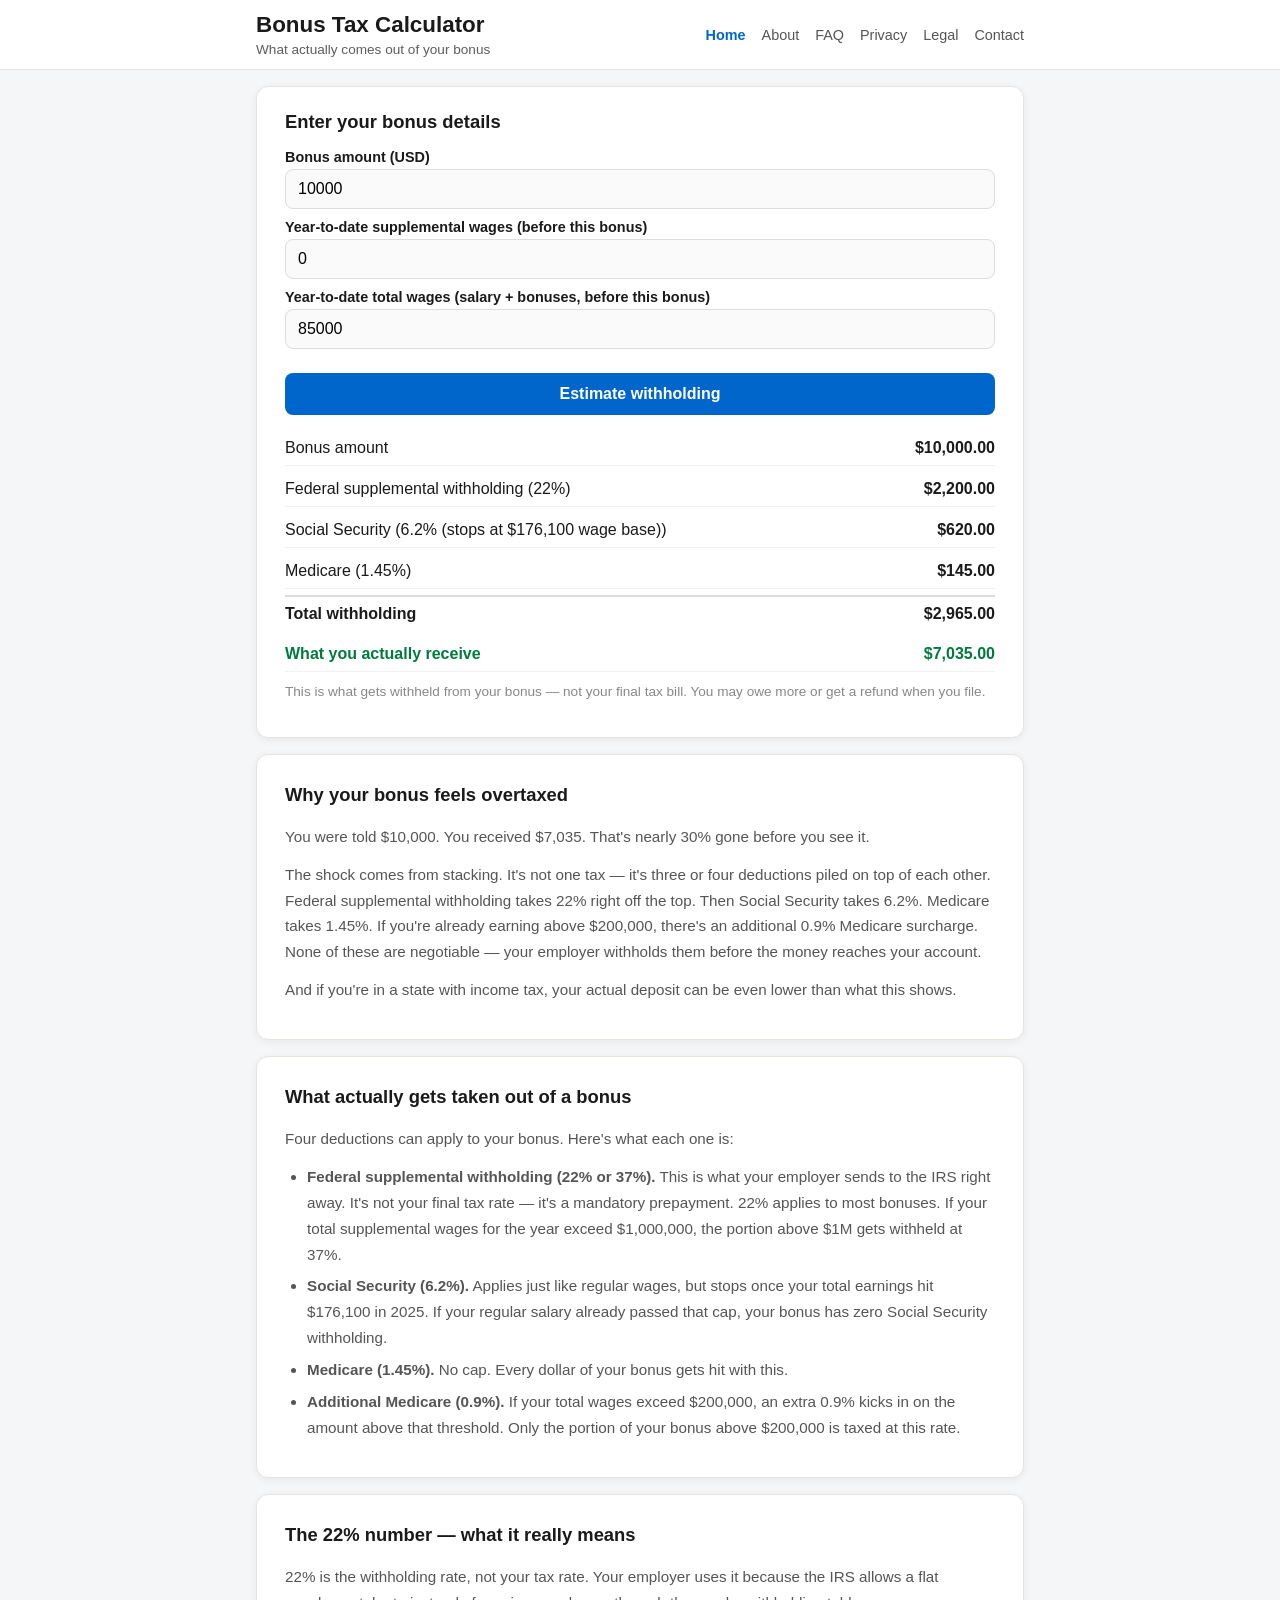
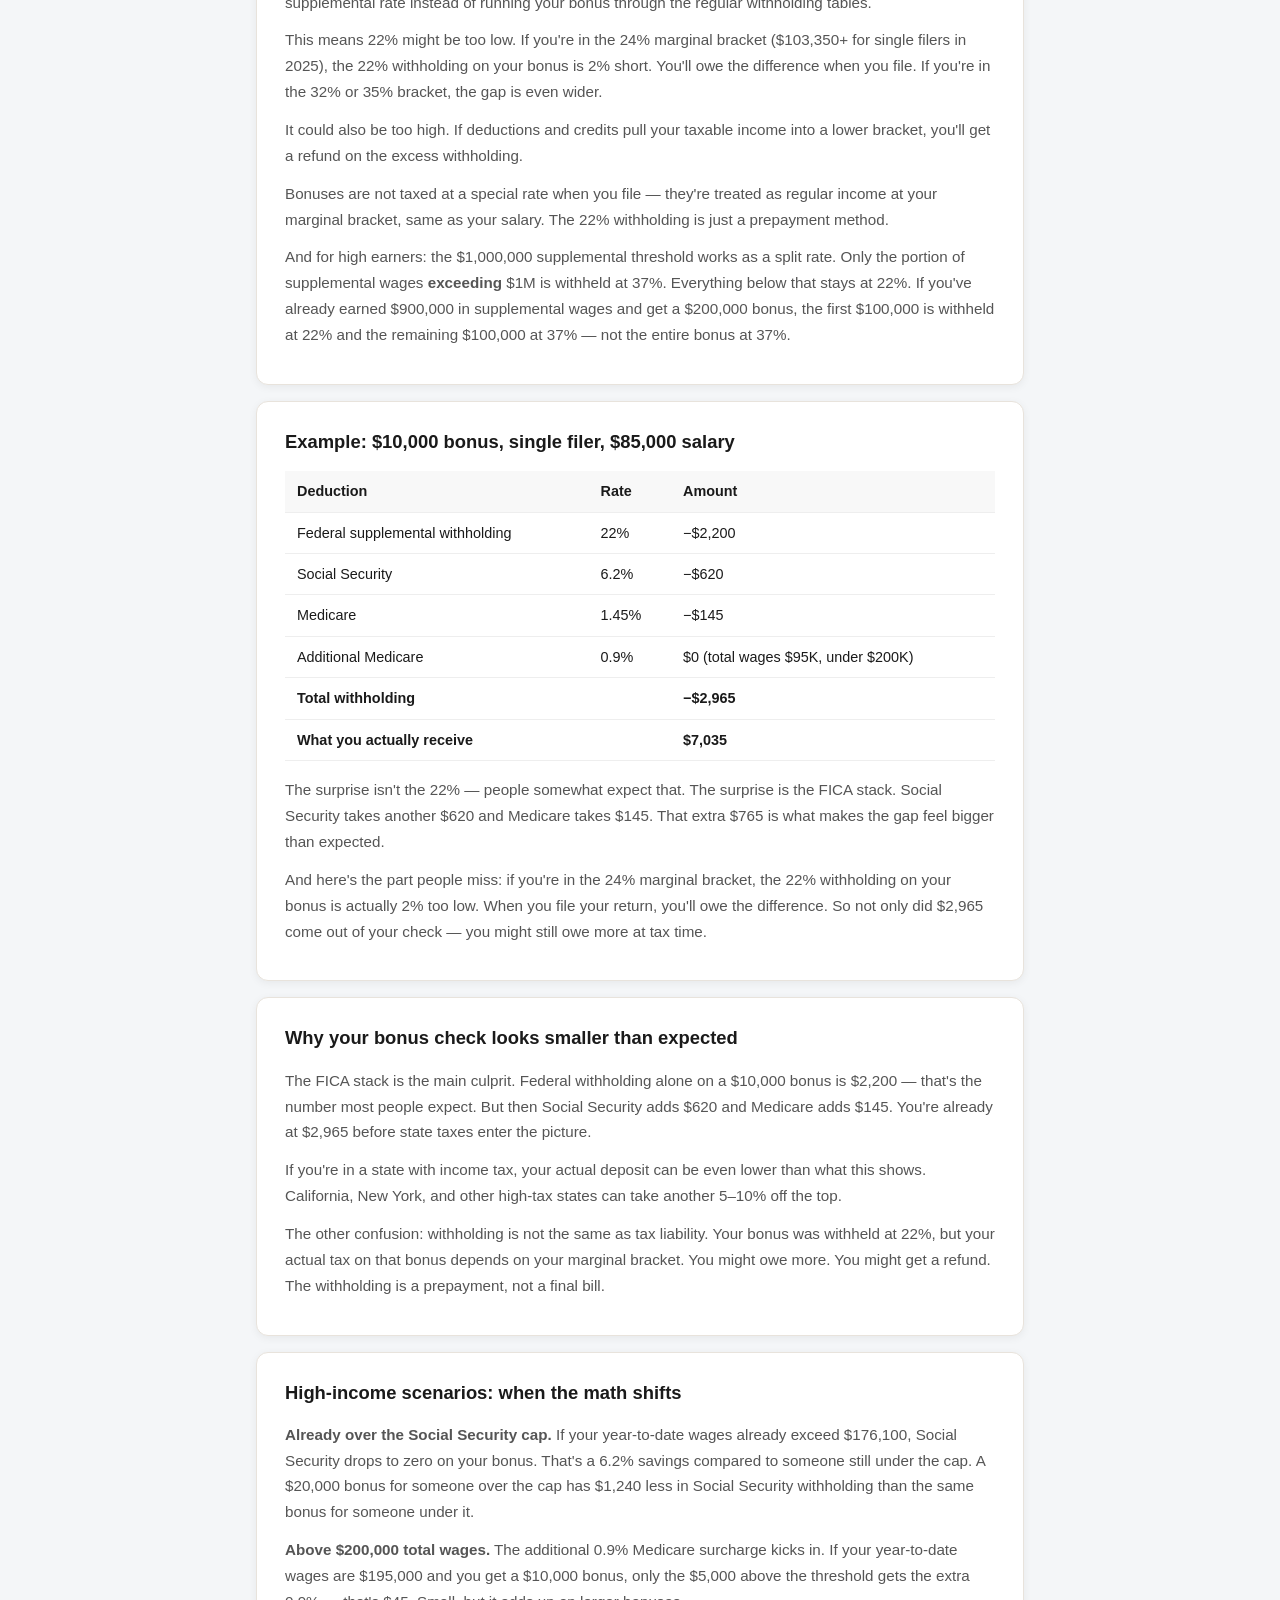
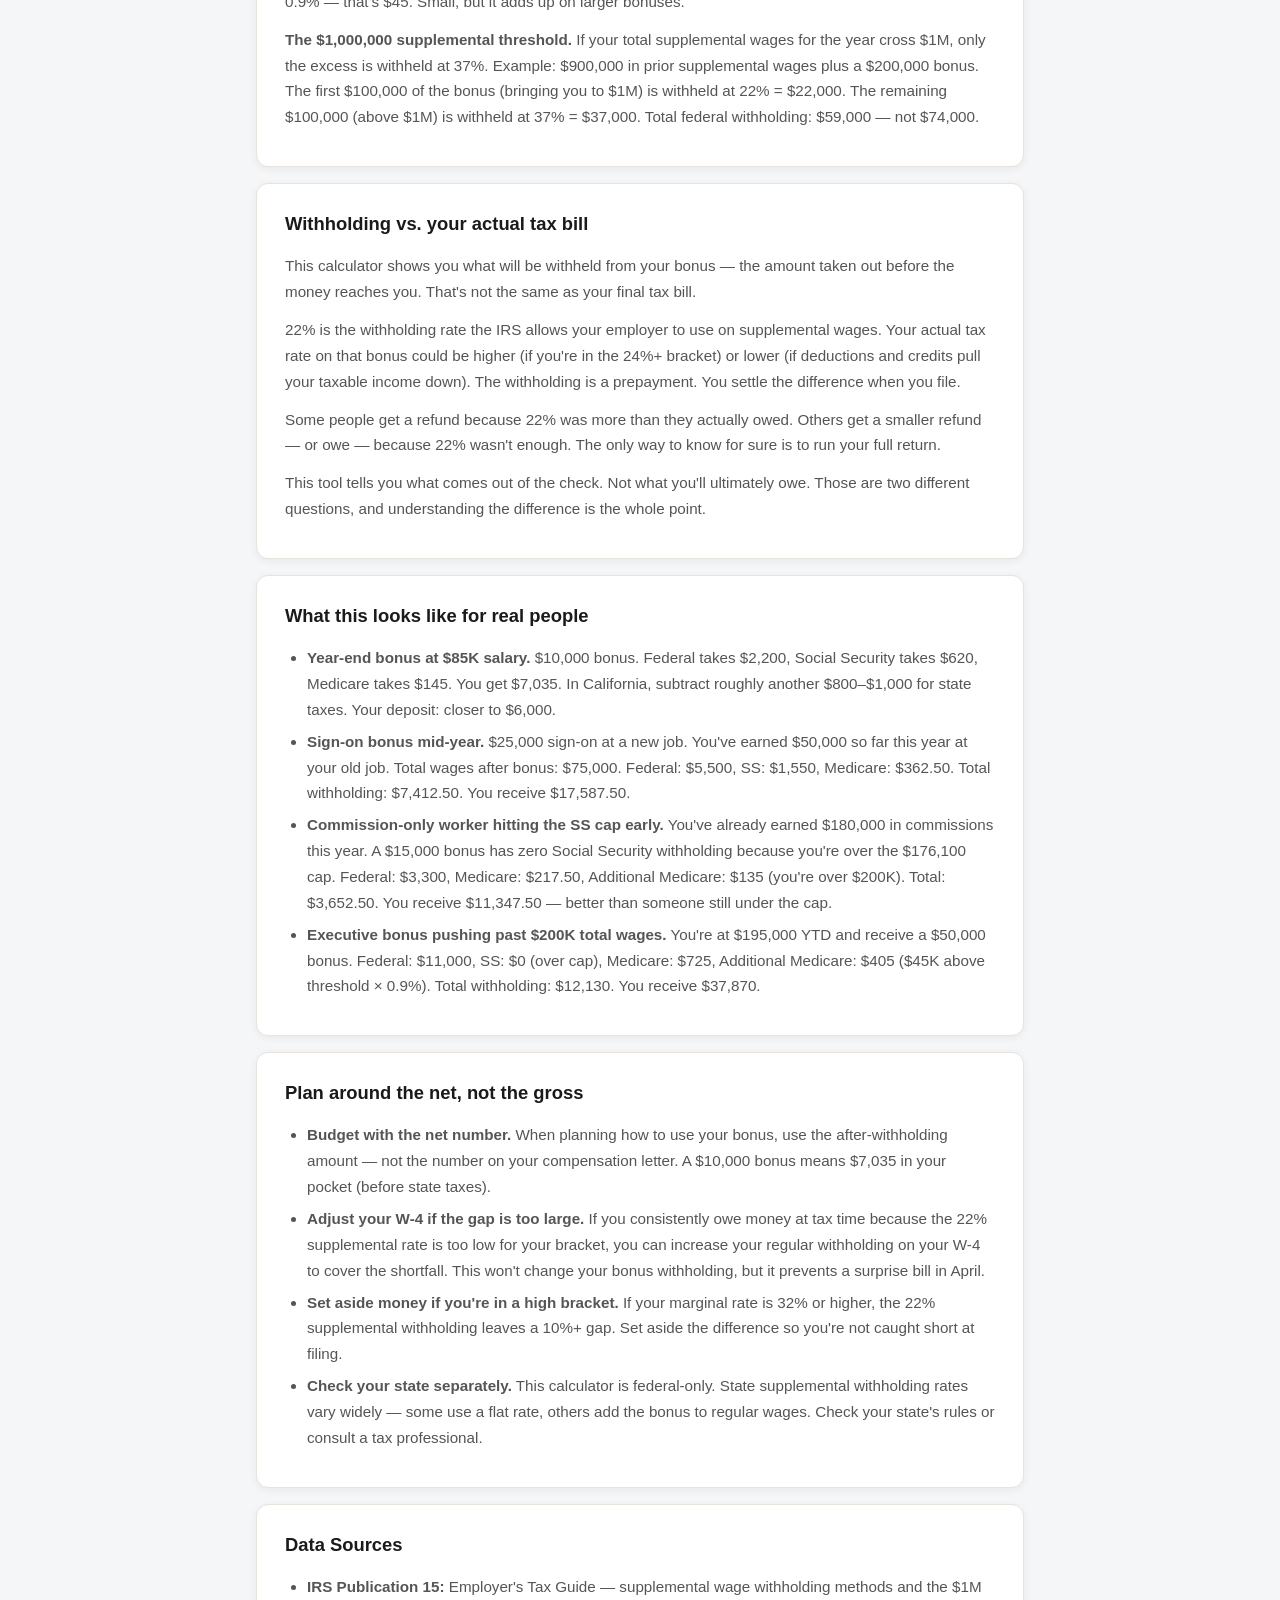
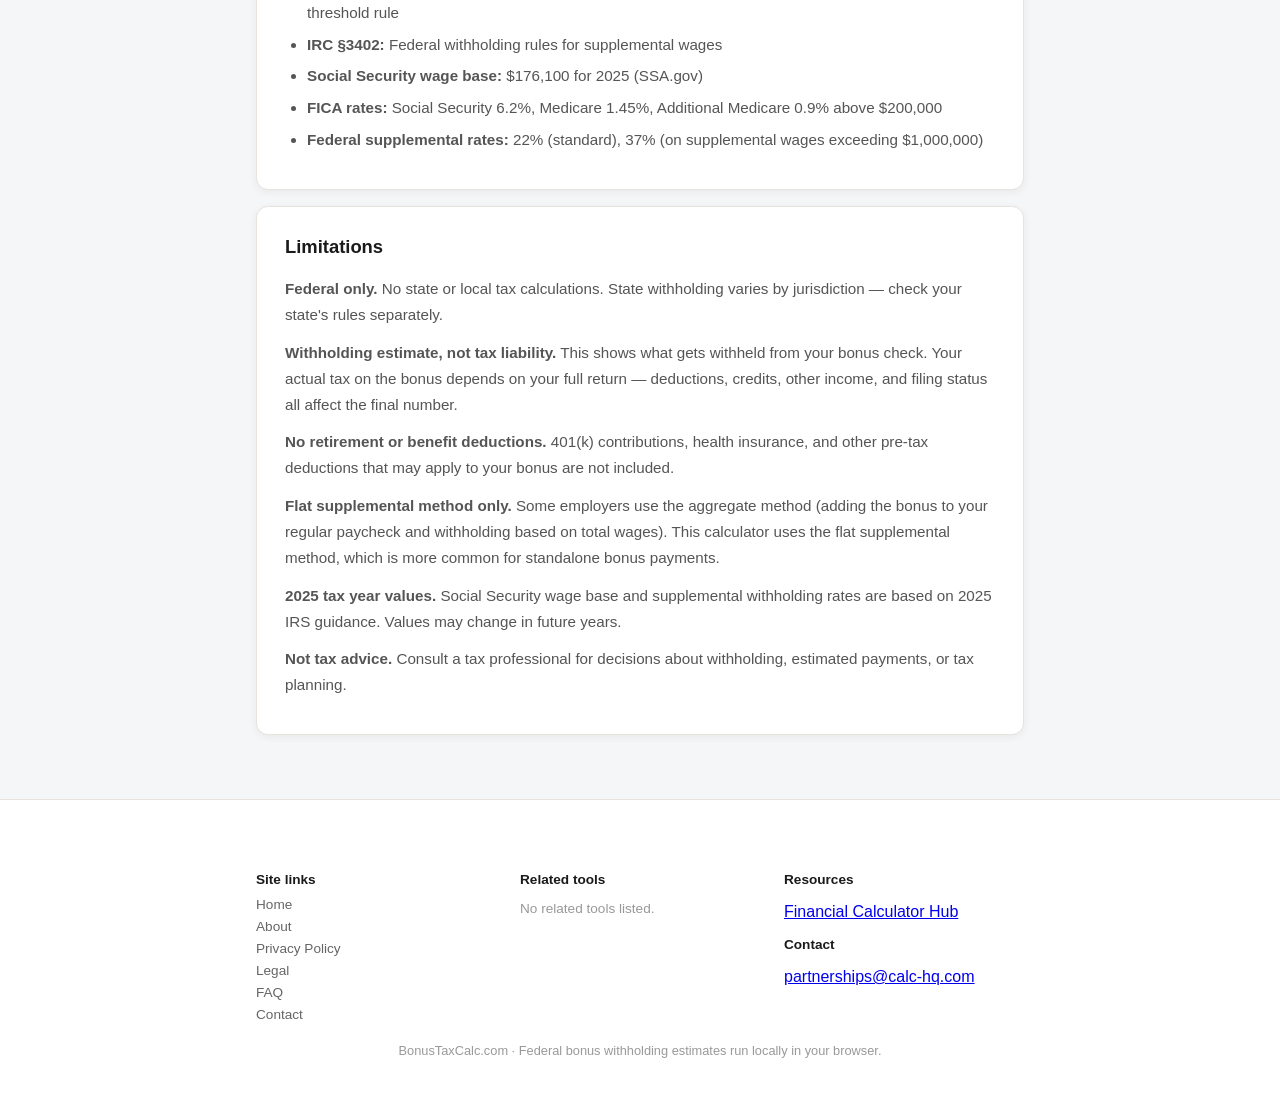
==== commit 6440b5dc: "Normalize framework: cluster-aware network.js, data-site-header-nav, remove hardcoded nav/footer, un" ====
--- a/index.html
+++ b/index.html
@@ -158,6 +158,7 @@
   </section>
 </main>
 <footer class="site-footer">
+  <div class="wrap" id="related-calculators"></div>
   <div class="wrap" id="site-footer"></div>
 </footer>
 <script src="/network.js"></script>
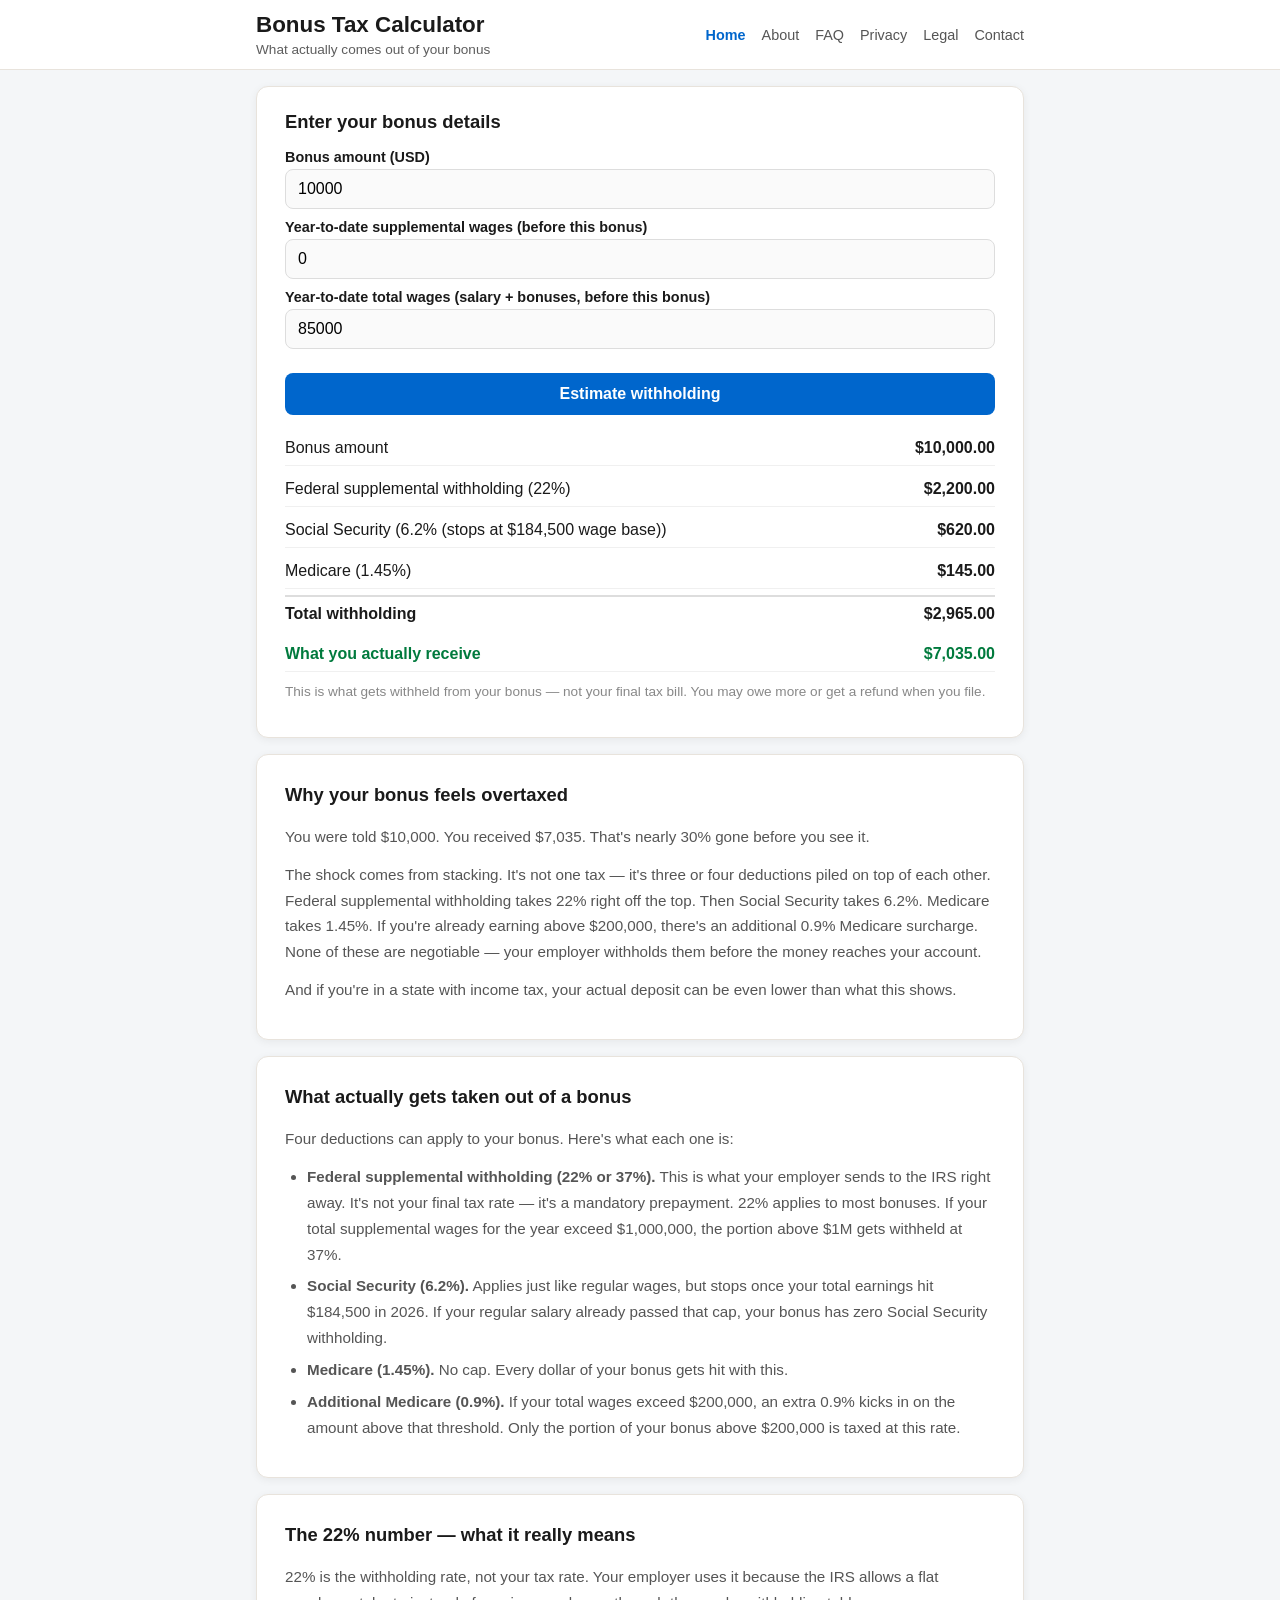
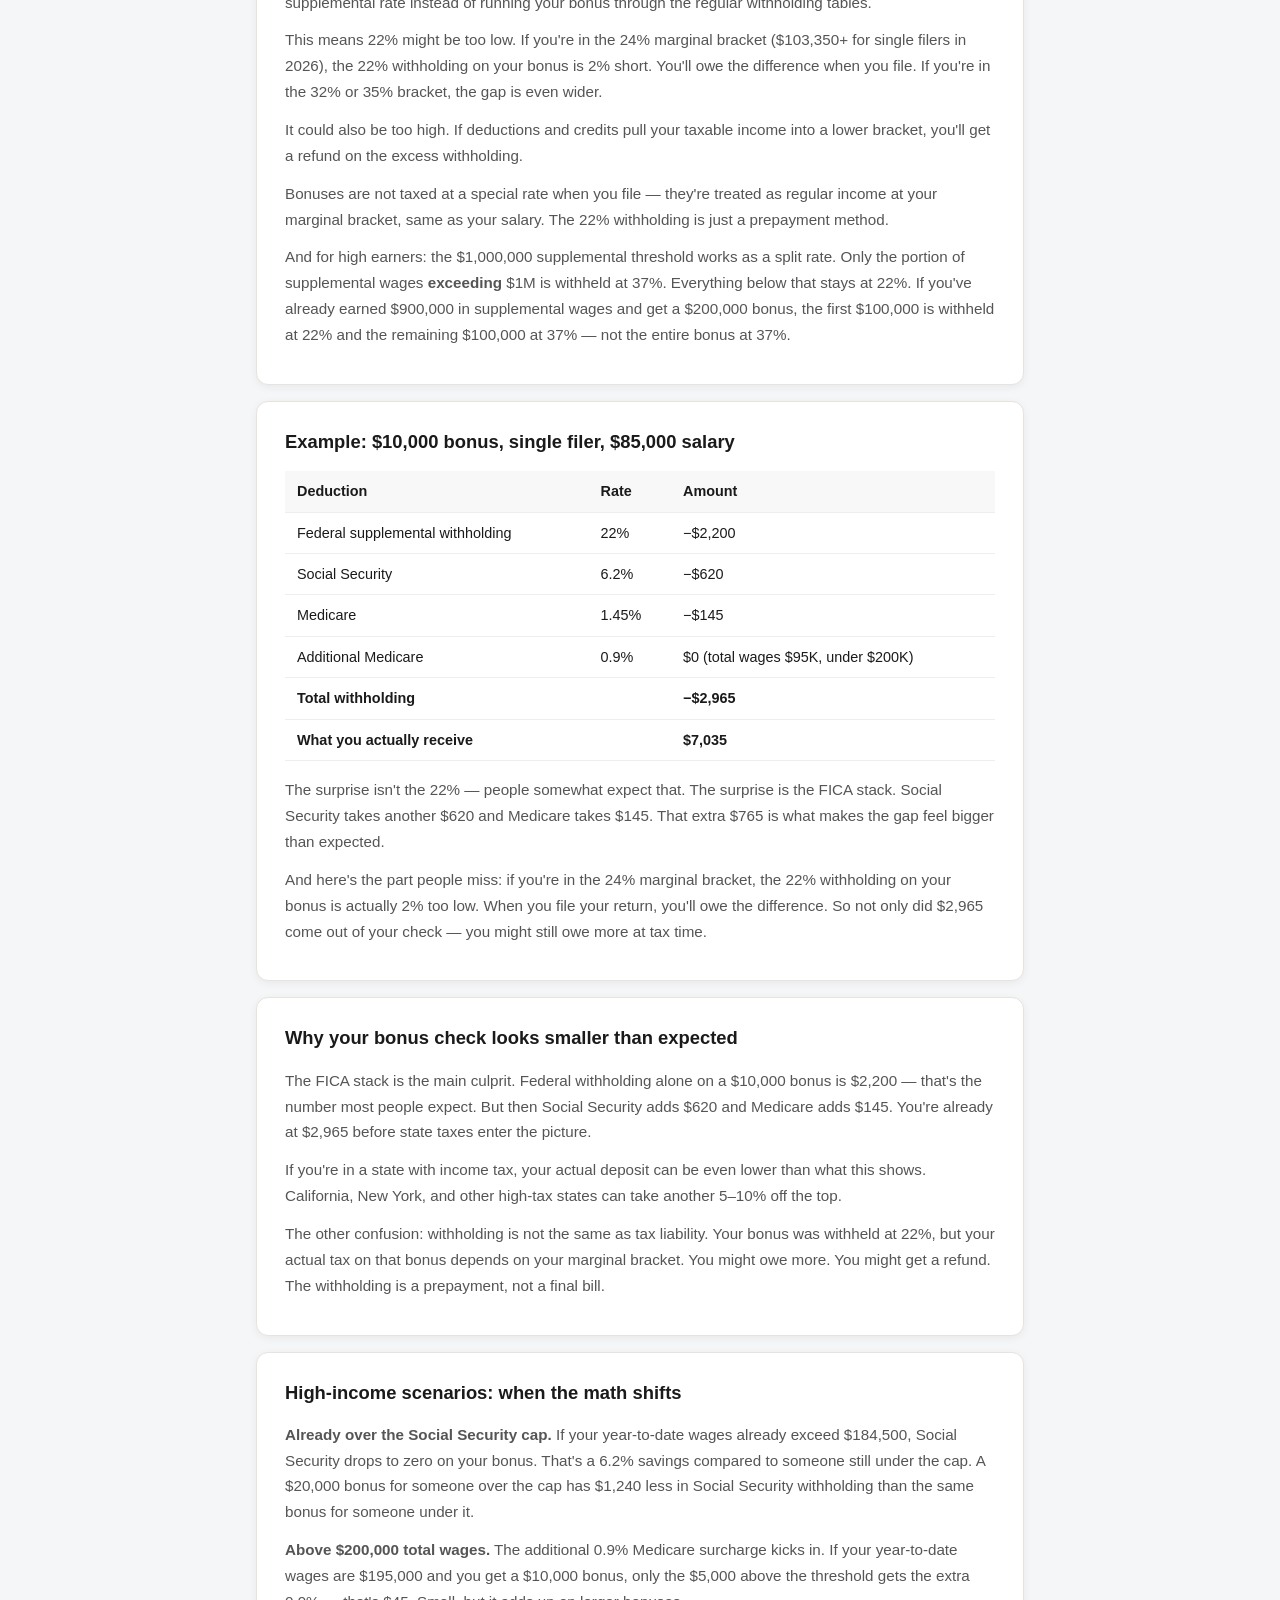
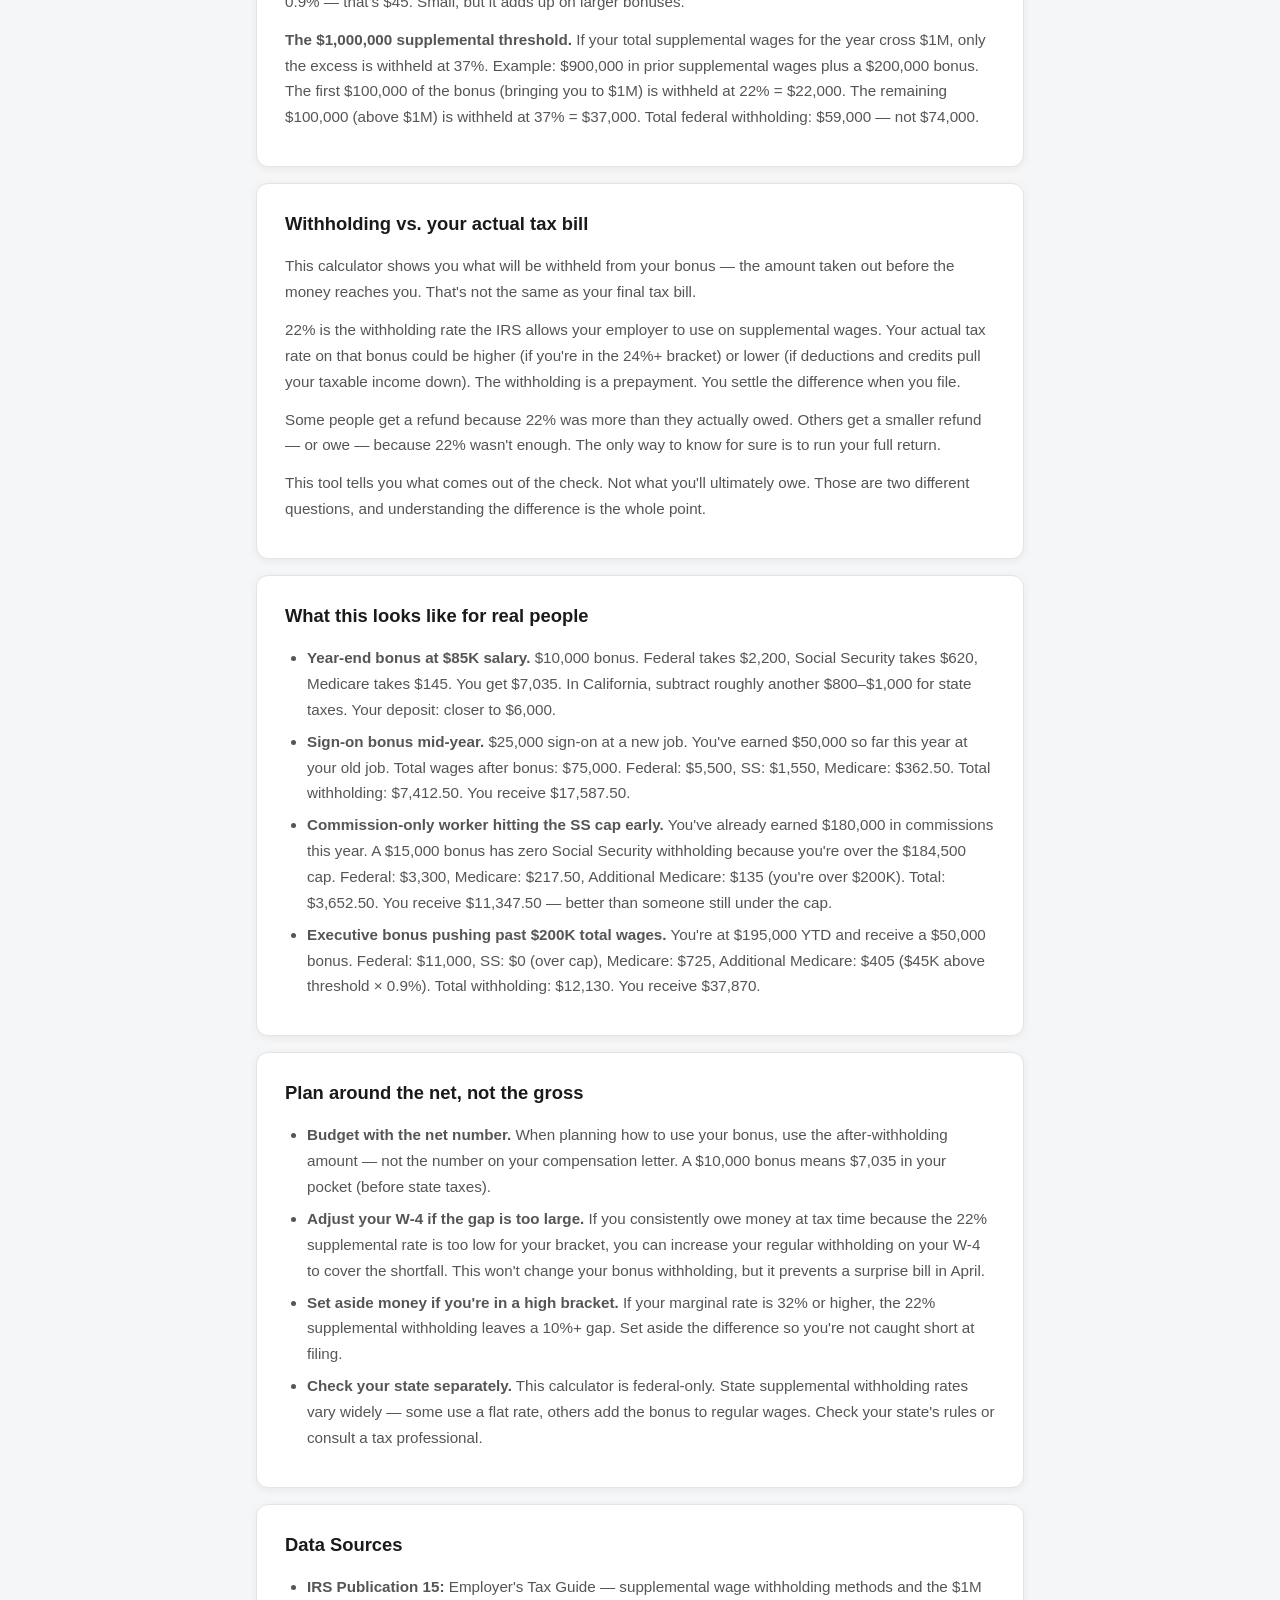
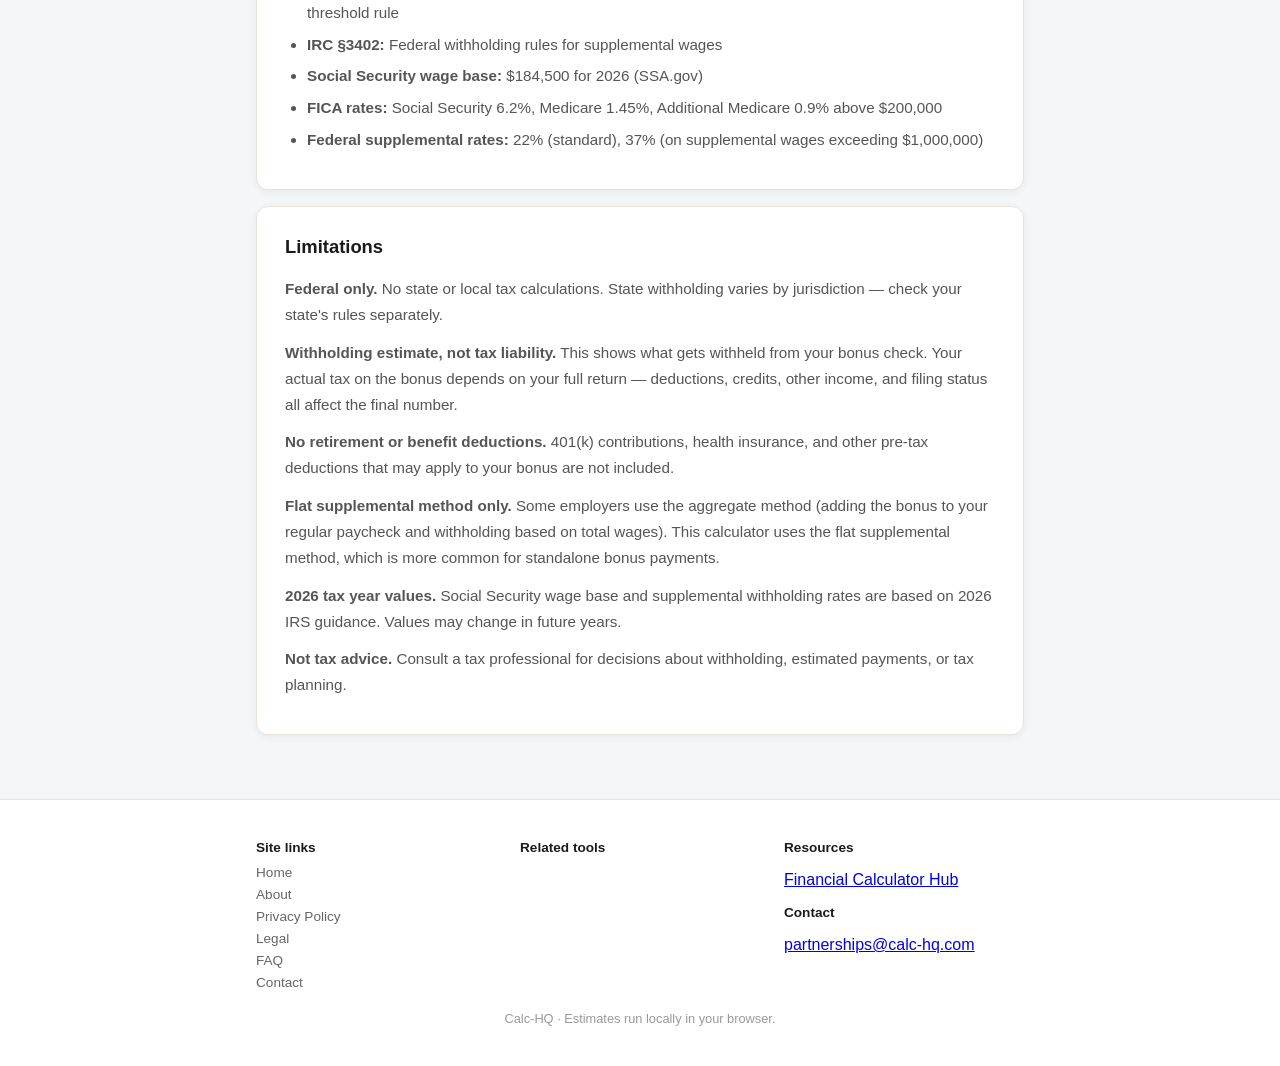
==== commit 01a52100: "Patch: update 2025 → 2026 tax year, SS wage base $184,500, std deductions, brackets - Tax year label" ====
--- a/index.html
+++ b/index.html
@@ -64,7 +64,7 @@
     <p>Four deductions can apply to your bonus. Here's what each one is:</p>
     <ul>
       <li><strong>Federal supplemental withholding (22% or 37%).</strong> This is what your employer sends to the IRS right away. It's not your final tax rate — it's a mandatory prepayment. 22% applies to most bonuses. If your total supplemental wages for the year exceed $1,000,000, the portion above $1M gets withheld at 37%.</li>
-      <li><strong>Social Security (6.2%).</strong> Applies just like regular wages, but stops once your total earnings hit $176,100 in 2025. If your regular salary already passed that cap, your bonus has zero Social Security withholding.</li>
+      <li><strong>Social Security (6.2%).</strong> Applies just like regular wages, but stops once your total earnings hit $184,500 in 2026. If your regular salary already passed that cap, your bonus has zero Social Security withholding.</li>
       <li><strong>Medicare (1.45%).</strong> No cap. Every dollar of your bonus gets hit with this.</li>
       <li><strong>Additional Medicare (0.9%).</strong> If your total wages exceed $200,000, an extra 0.9% kicks in on the amount above that threshold. Only the portion of your bonus above $200,000 is taxed at this rate.</li>
     </ul>
@@ -73,7 +73,7 @@
   <section class="section-card">
     <h2>The 22% number — what it really means</h2>
     <p>22% is the withholding rate, not your tax rate. Your employer uses it because the IRS allows a flat supplemental rate instead of running your bonus through the regular withholding tables.</p>
-    <p>This means 22% might be too low. If you're in the 24% marginal bracket ($103,350+ for single filers in 2025), the 22% withholding on your bonus is 2% short. You'll owe the difference when you file. If you're in the 32% or 35% bracket, the gap is even wider.</p>
+    <p>This means 22% might be too low. If you're in the 24% marginal bracket ($103,350+ for single filers in 2026), the 22% withholding on your bonus is 2% short. You'll owe the difference when you file. If you're in the 32% or 35% bracket, the gap is even wider.</p>
     <p>It could also be too high. If deductions and credits pull your taxable income into a lower bracket, you'll get a refund on the excess withholding.</p>
     <p>Bonuses are not taxed at a special rate when you file — they're treated as regular income at your marginal bracket, same as your salary. The 22% withholding is just a prepayment method.</p>
     <p>And for high earners: the $1,000,000 supplemental threshold works as a split rate. Only the portion of supplemental wages <strong>exceeding</strong> $1M is withheld at 37%. Everything below that stays at 22%. If you've already earned $900,000 in supplemental wages and get a $200,000 bonus, the first $100,000 is withheld at 22% and the remaining $100,000 at 37% — not the entire bonus at 37%.</p>
@@ -103,7 +103,7 @@
 
   <section class="section-card">
     <h2>High-income scenarios: when the math shifts</h2>
-    <p><strong>Already over the Social Security cap.</strong> If your year-to-date wages already exceed $176,100, Social Security drops to zero on your bonus. That's a 6.2% savings compared to someone still under the cap. A $20,000 bonus for someone over the cap has $1,240 less in Social Security withholding than the same bonus for someone under it.</p>
+    <p><strong>Already over the Social Security cap.</strong> If your year-to-date wages already exceed $184,500, Social Security drops to zero on your bonus. That's a 6.2% savings compared to someone still under the cap. A $20,000 bonus for someone over the cap has $1,240 less in Social Security withholding than the same bonus for someone under it.</p>
     <p><strong>Above $200,000 total wages.</strong> The additional 0.9% Medicare surcharge kicks in. If your year-to-date wages are $195,000 and you get a $10,000 bonus, only the $5,000 above the threshold gets the extra 0.9% — that's $45. Small, but it adds up on larger bonuses.</p>
     <p><strong>The $1,000,000 supplemental threshold.</strong> If your total supplemental wages for the year cross $1M, only the excess is withheld at 37%. Example: $900,000 in prior supplemental wages plus a $200,000 bonus. The first $100,000 of the bonus (bringing you to $1M) is withheld at 22% = $22,000. The remaining $100,000 (above $1M) is withheld at 37% = $37,000. Total federal withholding: $59,000 — not $74,000.</p>
   </section>
@@ -121,7 +121,7 @@
     <ul>
       <li><strong>Year-end bonus at $85K salary.</strong> $10,000 bonus. Federal takes $2,200, Social Security takes $620, Medicare takes $145. You get $7,035. In California, subtract roughly another $800–$1,000 for state taxes. Your deposit: closer to $6,000.</li>
       <li><strong>Sign-on bonus mid-year.</strong> $25,000 sign-on at a new job. You've earned $50,000 so far this year at your old job. Total wages after bonus: $75,000. Federal: $5,500, SS: $1,550, Medicare: $362.50. Total withholding: $7,412.50. You receive $17,587.50.</li>
-      <li><strong>Commission-only worker hitting the SS cap early.</strong> You've already earned $180,000 in commissions this year. A $15,000 bonus has zero Social Security withholding because you're over the $176,100 cap. Federal: $3,300, Medicare: $217.50, Additional Medicare: $135 (you're over $200K). Total: $3,652.50. You receive $11,347.50 — better than someone still under the cap.</li>
+      <li><strong>Commission-only worker hitting the SS cap early.</strong> You've already earned $180,000 in commissions this year. A $15,000 bonus has zero Social Security withholding because you're over the $184,500 cap. Federal: $3,300, Medicare: $217.50, Additional Medicare: $135 (you're over $200K). Total: $3,652.50. You receive $11,347.50 — better than someone still under the cap.</li>
       <li><strong>Executive bonus pushing past $200K total wages.</strong> You're at $195,000 YTD and receive a $50,000 bonus. Federal: $11,000, SS: $0 (over cap), Medicare: $725, Additional Medicare: $405 ($45K above threshold × 0.9%). Total withholding: $12,130. You receive $37,870.</li>
     </ul>
   </section>
@@ -141,7 +141,7 @@
     <ul>
       <li><strong>IRS Publication 15:</strong> Employer's Tax Guide — supplemental wage withholding methods and the $1M threshold rule</li>
       <li><strong>IRC §3402:</strong> Federal withholding rules for supplemental wages</li>
-      <li><strong>Social Security wage base:</strong> $176,100 for 2025 (SSA.gov)</li>
+      <li><strong>Social Security wage base:</strong> $184,500 for 2026 (SSA.gov)</li>
       <li><strong>FICA rates:</strong> Social Security 6.2%, Medicare 1.45%, Additional Medicare 0.9% above $200,000</li>
       <li><strong>Federal supplemental rates:</strong> 22% (standard), 37% (on supplemental wages exceeding $1,000,000)</li>
     </ul>
@@ -153,7 +153,7 @@
     <p><strong>Withholding estimate, not tax liability.</strong> This shows what gets withheld from your bonus check. Your actual tax on the bonus depends on your full return — deductions, credits, other income, and filing status all affect the final number.</p>
     <p><strong>No retirement or benefit deductions.</strong> 401(k) contributions, health insurance, and other pre-tax deductions that may apply to your bonus are not included.</p>
     <p><strong>Flat supplemental method only.</strong> Some employers use the aggregate method (adding the bonus to your regular paycheck and withholding based on total wages). This calculator uses the flat supplemental method, which is more common for standalone bonus payments.</p>
-    <p><strong>2025 tax year values.</strong> Social Security wage base and supplemental withholding rates are based on 2025 IRS guidance. Values may change in future years.</p>
+    <p><strong>2026 tax year values.</strong> Social Security wage base and supplemental withholding rates are based on 2026 IRS guidance. Values may change in future years.</p>
     <p><strong>Not tax advice.</strong> Consult a tax professional for decisions about withholding, estimated payments, or tax planning.</p>
   </section>
 </main>
